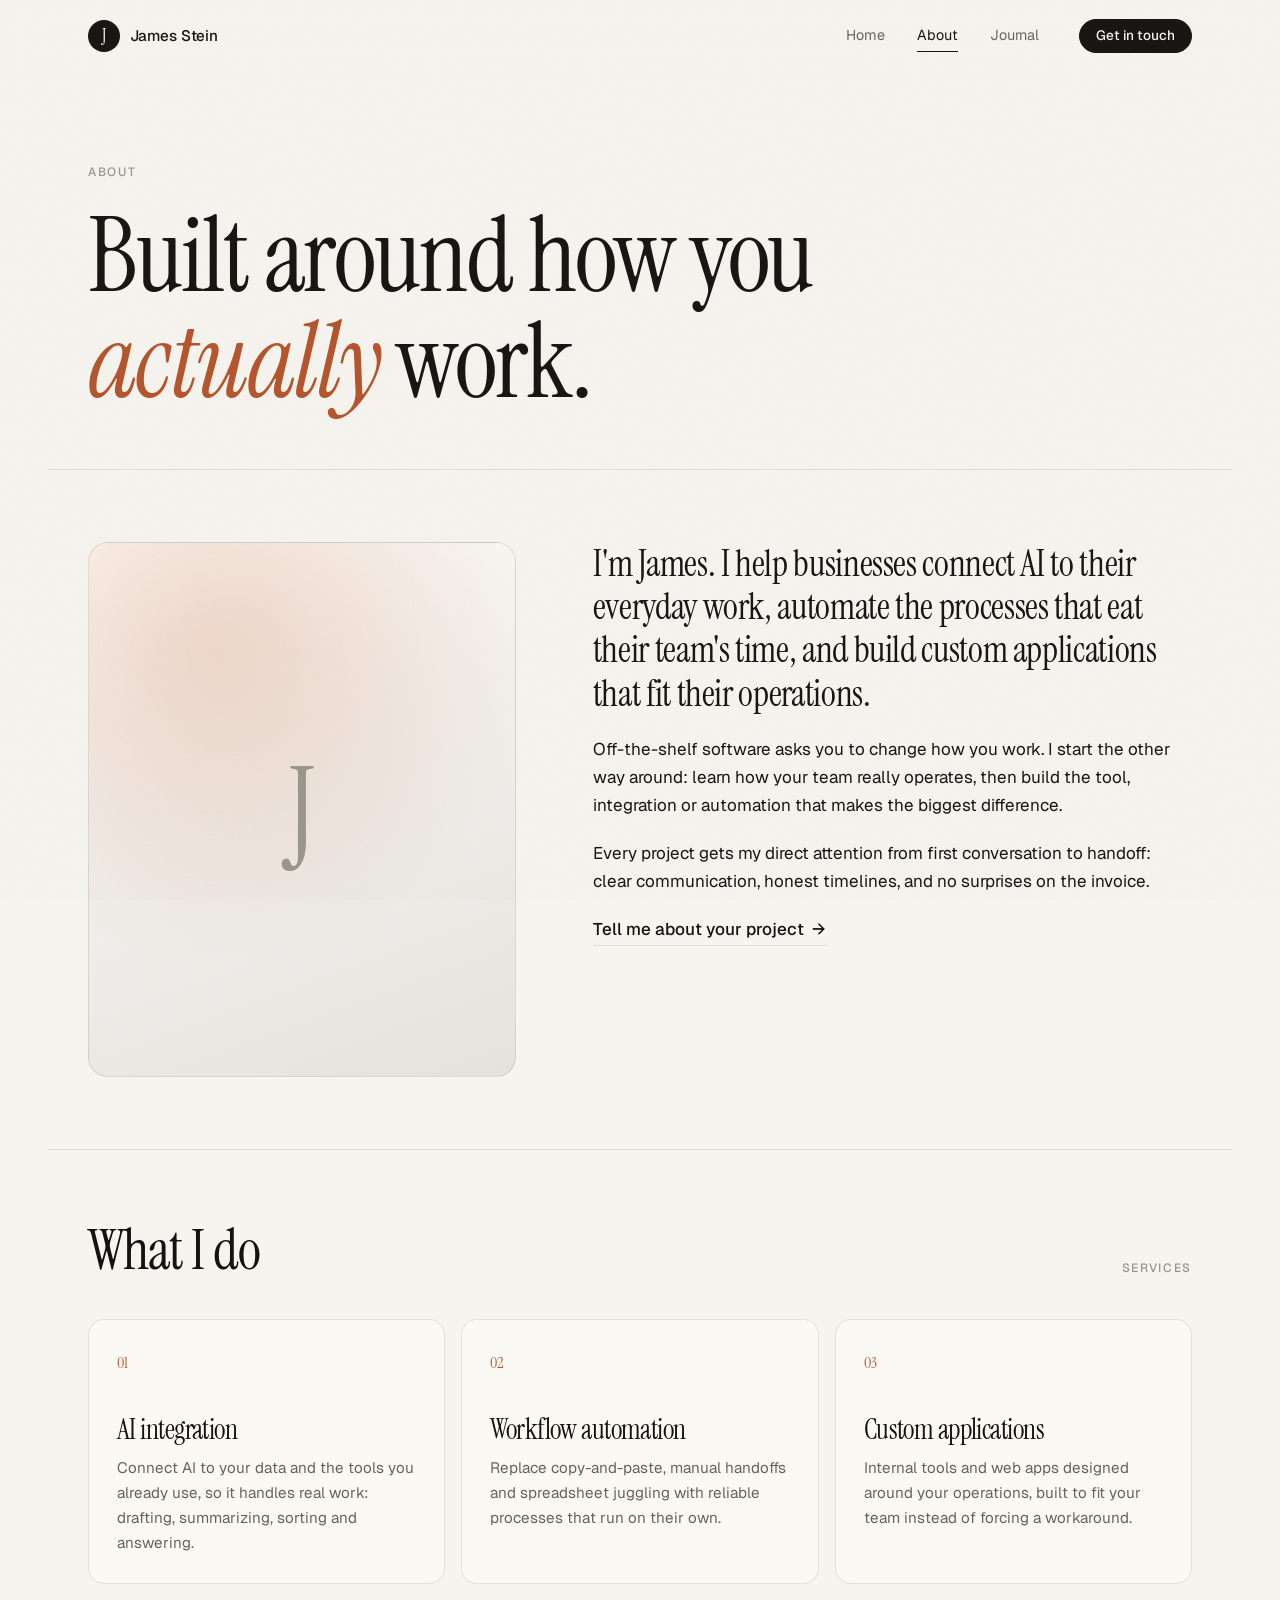
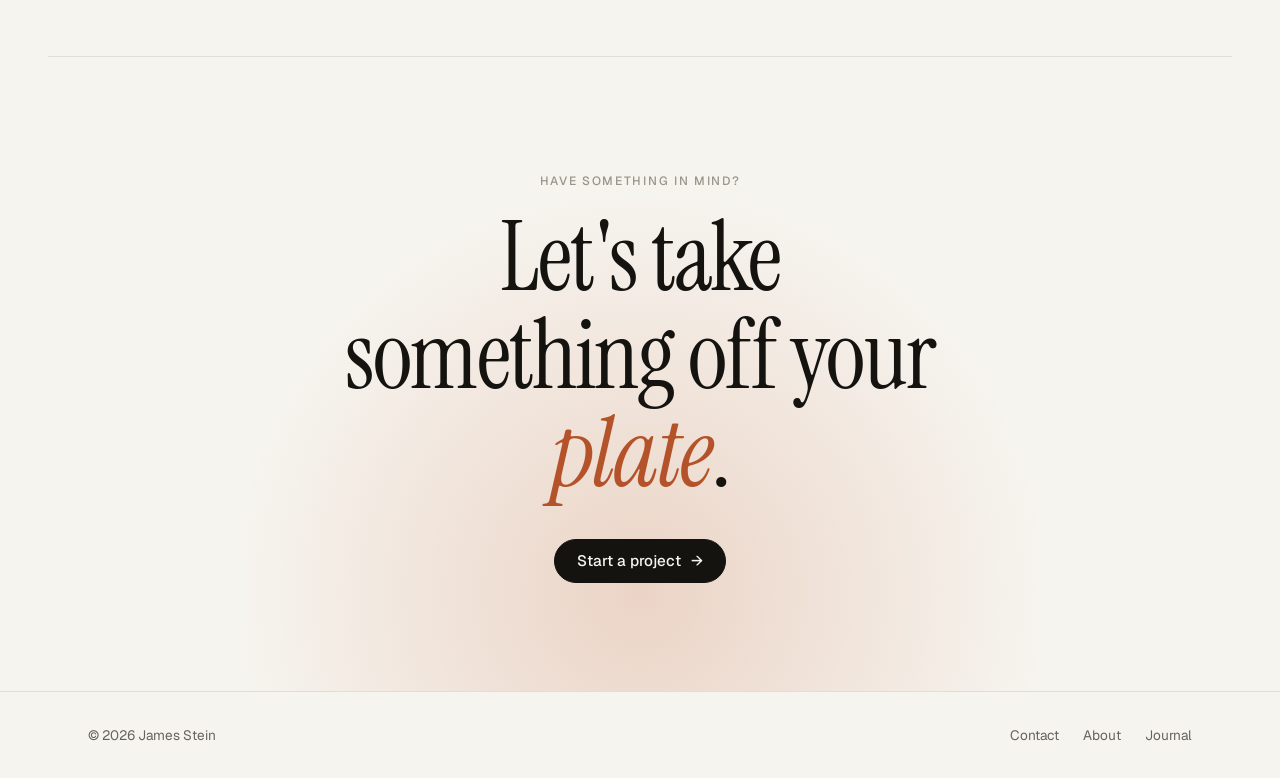
==== about.html @ c3558c72 "Initial site" ====
<!doctype html>
<html lang="en">
<head>
  <meta charset="utf-8">
  <meta name="viewport" content="width=device-width, initial-scale=1">
  <title>About — James Stein</title>
  <meta name="description" content="About James Stein: AI integrations, workflow automation and custom applications built around how your business operates.">
  <meta name="theme-color" content="#f6f4ef" media="(prefers-color-scheme: light)">
  <meta name="theme-color" content="#0d0d0b" media="(prefers-color-scheme: dark)">
  <link rel="icon" href="data:image/svg+xml,%3Csvg xmlns='http://www.w3.org/2000/svg' viewBox='0 0 64 64'%3E%3Ccircle cx='32' cy='32' r='32' fill='%2314130f'/%3E%3Ctext x='32' y='44' font-family='Georgia,serif' font-size='34' fill='%23f6f4ef' text-anchor='middle'%3EJ%3C/text%3E%3C/svg%3E">
  <link rel="preconnect" href="https://fonts.googleapis.com">
  <link rel="preconnect" href="https://fonts.gstatic.com" crossorigin>
  <link href="https://fonts.googleapis.com/css2?family=Geist:wght@400;500&family=Instrument+Serif:ital@0;1&display=swap" rel="stylesheet">
  <link rel="stylesheet" href="css/style.css">
</head>
<body>
  <a class="skip" href="#main">Skip to content</a>

  <header class="site-header">
    <div class="container">
      <a class="brand" href="index.html"><span class="brand-mark">J</span>James Stein</a>
      <nav class="nav" aria-label="Main">
        <a href="index.html">Home</a>
        <a href="about.html" aria-current="page">About</a>
        <a href="blog.html">Journal</a>
        <a class="button small" href="contact.html" data-contact>Get in touch</a>
      </nav>
    </div>
  </header>

  <main id="main">
    <section class="page-head container">
      <span class="eyebrow reveal" style="--i:0">About</span>
      <h1 class="reveal" style="--i:1">Built around how you <em>actually</em> work.</h1>
    </section>

    <section class="about-grid container">
      <div class="portrait reveal" style="--i:2">
        <!-- Replace with: <img src="images/portrait.jpg" alt="Portrait of James Stein"> -->
        <span aria-hidden="true">J</span>
      </div>
      <div class="prose reveal" style="--i:3">
        <p>I'm James. I help businesses connect AI to their everyday work, automate the processes that eat their team's time, and build custom applications that fit their operations.</p>
        <!-- Bio goes here: two or three sentences on your background, what you've built, and who you like working with. -->
        <p>Off-the-shelf software asks you to change how you work. I start the other way around: learn how your team really operates, then build the tool, integration or automation that makes the biggest difference.</p>
        <p>Every project gets my direct attention from first conversation to handoff: clear communication, honest timelines, and no surprises on the invoice.</p>
        <p><a class="link-arrow" href="contact.html" data-contact>Tell me about your project <span class="arrow" aria-hidden="true">&rarr;</span></a></p>
      </div>
    </section>

    <section class="section container">
      <div class="section-head">
        <h2>What I do</h2>
        <span class="eyebrow">Services</span>
      </div>
      <ul class="services">
        <li>
          <span class="num">01</span>
          <h3>AI integration</h3>
          <p>Connect AI to your data and the tools you already use, so it handles real work: drafting, summarizing, sorting and answering.</p>
        </li>
        <li>
          <span class="num">02</span>
          <h3>Workflow automation</h3>
          <p>Replace copy-and-paste, manual handoffs and spreadsheet juggling with reliable processes that run on their own.</p>
        </li>
        <li>
          <span class="num">03</span>
          <h3>Custom applications</h3>
          <p>Internal tools and web apps designed around your operations, built to fit your team instead of forcing a workaround.</p>
        </li>
      </ul>
    </section>

    <section class="cta container">
      <span class="eyebrow">Have something in mind?</span>
      <h2>Let's take something off your <em>plate</em>.</h2>
      <div class="actions">
        <a class="button" href="contact.html" data-contact>Start a project <span class="arrow" aria-hidden="true">&rarr;</span></a>
      </div>
    </section>
  </main>

  <footer class="site-footer">
    <div class="container">
      <span>&copy; <span data-year>2026</span> James Stein</span>
      <div class="footer-links">
        <a href="contact.html" data-contact>Contact</a>
        <a href="about.html">About</a>
        <a href="blog.html">Journal</a>
      </div>
    </div>
  </footer>
  <script src="js/site.js"></script>
</body>
</html>
---- css/style.css ----
/* =========================================================
   Theme tokens
   ========================================================= */
:root {
  --bg: #f6f4ef;
  --bg-elev: #fffdf9;
  --text: #14130f;
  --muted: #67635a;
  --faint: #9a958a;
  --border: rgba(20, 19, 15, 0.1);
  --accent: #b4532a;
  --glow: rgba(196, 98, 52, 0.22);
  --btn-bg: #14130f;
  --btn-text: #f6f4ef;

  --wide: 74rem;
  --narrow: 42rem;
  --gutter: clamp(1rem, 4vw, 2.5rem);

  --font-display: "Instrument Serif", "Iowan Old Style", Georgia, serif;
  --font-sans: "Geist", "Inter", system-ui, -apple-system, "Segoe UI", sans-serif;
  --ease: cubic-bezier(0.2, 0.7, 0.2, 1);
  color-scheme: light dark;
}

@media (prefers-color-scheme: dark) {
  :root {
    --bg: #0d0d0b;
    --bg-elev: #161613;
    --text: #f2efe8;
    --muted: #a6a195;
    --faint: #6e6a61;
    --border: rgba(242, 239, 232, 0.1);
    --accent: #e8935f;
    --glow: rgba(232, 147, 95, 0.16);
    --btn-bg: #f2efe8;
    --btn-text: #0d0d0b;
  }
}

/* =========================================================
   Base
   ========================================================= */
*,
*::before,
*::after { box-sizing: border-box; }

html { -webkit-text-size-adjust: 100%; scroll-behavior: smooth; }

body {
  margin: 0;
  min-height: 100vh;
  display: flex;
  flex-direction: column;
  background: var(--bg);
  color: var(--text);
  font-family: var(--font-sans);
  font-size: 1.0625rem;
  line-height: 1.65;
  -webkit-font-smoothing: antialiased;
  -moz-osx-font-smoothing: grayscale;
  text-rendering: optimizeLegibility;
  overflow-x: hidden;
}

/* Fine film grain for a tactile, printed feel */
body::before {
  content: "";
  position: fixed;
  inset: 0;
  z-index: 100;
  pointer-events: none;
  opacity: 0.05;
  background-image: url("data:image/svg+xml,%3Csvg xmlns='http://www.w3.org/2000/svg' width='160' height='160'%3E%3Cfilter id='n'%3E%3CfeTurbulence type='fractalNoise' baseFrequency='.85' numOctaves='3' stitchTiles='stitch'/%3E%3C/filter%3E%3Crect width='100%25' height='100%25' filter='url(%23n)'/%3E%3C/svg%3E");
}

::selection { background: var(--accent); color: var(--bg); }

a { color: inherit; }

:focus-visible {
  outline: 2px solid var(--accent);
  outline-offset: 3px;
  border-radius: 4px;
}

h1, h2, h3 {
  font-family: var(--font-display);
  font-weight: 400;
  line-height: 1.02;
  letter-spacing: -0.02em;
  margin: 0;
}

em { font-style: italic; }
.accent { color: var(--accent); }

img { max-width: 100%; height: auto; display: block; }

.container {
  width: 100%;
  max-width: var(--wide);
  margin: 0 auto;
  padding-inline: var(--gutter);
}

.narrow { max-width: calc(var(--narrow) + 2 * var(--gutter)); }

.eyebrow {
  font-size: 0.75rem;
  font-weight: 500;
  letter-spacing: 0.14em;
  text-transform: uppercase;
  color: var(--faint);
}

.skip {
  position: absolute;
  left: -999px;
}
.skip:focus { left: 1rem; top: 1rem; z-index: 200; background: var(--bg-elev); padding: 0.5rem 1rem; }

/* =========================================================
   Header
   ========================================================= */
.site-header {
  position: sticky;
  top: 0;
  z-index: 50;
  background: color-mix(in srgb, var(--bg) 78%, transparent);
  backdrop-filter: saturate(160%) blur(14px);
  -webkit-backdrop-filter: saturate(160%) blur(14px);
  border-bottom: 1px solid transparent;
  transition: border-color 0.3s var(--ease);
}

.site-header.scrolled { border-bottom-color: var(--border); }

.site-header .container {
  display: flex;
  align-items: center;
  justify-content: space-between;
  gap: 1rem;
  height: 4.5rem;
}

.brand {
  display: inline-flex;
  align-items: center;
  gap: 0.6rem;
  text-decoration: none;
  font-weight: 500;
  font-size: 0.95rem;
  letter-spacing: -0.01em;
}

.brand-mark {
  display: grid;
  place-items: center;
  width: 2rem;
  height: 2rem;
  border-radius: 50%;
  background: var(--btn-bg);
  color: var(--btn-text);
  font-family: var(--font-display);
  font-size: 1.1rem;
  line-height: 1;
}

.nav {
  display: flex;
  align-items: center;
  gap: clamp(1rem, 3vw, 2rem);
}

.nav a {
  position: relative;
  color: var(--muted);
  text-decoration: none;
  font-size: 0.9rem;
  transition: color 0.2s var(--ease);
}

.nav a:not(.button)::after {
  content: "";
  position: absolute;
  left: 0;
  right: 0;
  bottom: -4px;
  height: 1px;
  background: currentColor;
  transform: scaleX(0);
  transform-origin: right;
  transition: transform 0.35s var(--ease);
}

.nav a:hover,
.nav a[aria-current="page"] { color: var(--text); }

.nav a:hover::after,
.nav a[aria-current="page"]::after {
  transform: scaleX(1);
  transform-origin: left;
}

.nav .button { margin-left: 0.5rem; }

@media (max-width: 560px) {
  .nav .button { display: none; }
}

/* =========================================================
   Buttons & links
   ========================================================= */
.button {
  display: inline-flex;
  align-items: center;
  gap: 0.6rem;
  padding: 0.85rem 1.4rem;
  border-radius: 999px;
  border: 1px solid var(--btn-bg);
  background: var(--btn-bg);
  color: var(--btn-text);
  text-decoration: none;
  font: 500 0.95rem/1 var(--font-sans);
  cursor: pointer;
  transition: transform 0.3s var(--ease), box-shadow 0.3s var(--ease);
}

.button:hover {
  transform: translateY(-2px);
  box-shadow: 0 10px 30px -10px var(--glow), 0 4px 12px -6px rgba(0, 0, 0, 0.25);
}

.button.small { padding: 0.55rem 1rem; font-size: 0.85rem; }
.nav a.button, .nav a.button:hover { color: var(--btn-text); }

.button.ghost {
  background: transparent;
  color: var(--text);
  border-color: var(--border);
}

.button.ghost:hover { border-color: var(--text); box-shadow: none; }

.arrow {
  display: inline-block;
  transition: transform 0.35s var(--ease);
}

.button:hover .arrow,
.link-arrow:hover .arrow { transform: translateX(4px); }

.link-arrow {
  display: inline-flex;
  align-items: center;
  gap: 0.5rem;
  text-decoration: none;
  font-weight: 500;
  border-bottom: 1px solid var(--border);
  padding-bottom: 2px;
  transition: border-color 0.2s var(--ease);
}

.link-arrow:hover { border-color: var(--text); }

/* =========================================================
   Landing hero
   ========================================================= */
.hero {
  position: relative;
  flex: 1;
  display: flex;
  flex-direction: column;
  justify-content: center;
  min-height: calc(100svh - 4.5rem);
  padding-block: clamp(3rem, 8vh, 6rem) 2rem;
}

.hero::before {
  content: "";
  position: fixed;
  z-index: -1;
  pointer-events: none;
  width: min(70rem, 140vw);
  aspect-ratio: 1;
  right: -20vw;
  top: -40vh;
  background: radial-gradient(circle at center, var(--glow), transparent 60%);
  filter: blur(20px);
  animation: drift 18s ease-in-out infinite alternate;
}

@keyframes drift {
  to { transform: translate(-8%, 10%) scale(1.08); }
}

.status {
  display: inline-flex;
  align-items: center;
  gap: 0.6rem;
  width: fit-content;
  padding: 0.4rem 0.9rem 0.4rem 0.7rem;
  border: 1px solid var(--border);
  border-radius: 999px;
  background: color-mix(in srgb, var(--bg-elev) 60%, transparent);
  font-size: 0.82rem;
  color: var(--muted);
  margin-bottom: 2rem;
}

.status-dot {
  position: relative;
  width: 0.5rem;
  height: 0.5rem;
  border-radius: 50%;
  background: #3fae6a;
}

.status-dot::after {
  content: "";
  position: absolute;
  inset: 0;
  border-radius: 50%;
  background: #3fae6a;
  animation: ping 2.2s var(--ease) infinite;
}

@keyframes ping {
  0% { transform: scale(1); opacity: 0.6; }
  80%, 100% { transform: scale(2.8); opacity: 0; }
}

.hero h1 {
  font-size: clamp(3.25rem, 11vw, 8.5rem);
  max-width: 14ch;
}

.hero h1 em { color: var(--accent); }

.hero .tagline {
  font-size: clamp(1.05rem, 2vw, 1.3rem);
  color: var(--muted);
  max-width: 34rem;
  margin: 2rem 0 2.5rem;
  line-height: 1.55;
}

.actions {
  display: flex;
  align-items: center;
  gap: 1rem 1.5rem;
  flex-wrap: wrap;
}

.hero-meta {
  display: flex;
  justify-content: space-between;
  flex-wrap: wrap;
  gap: 1rem 2rem;
  margin-top: clamp(4rem, 10vh, 7rem);
  padding-top: 1.5rem;
  border-top: 1px solid var(--border);
  font-size: 0.85rem;
  color: var(--muted);
}

.hero-meta span { display: block; }
.hero-meta .eyebrow { margin-bottom: 0.25rem; }

/* =========================================================
   Content pages
   ========================================================= */
main { flex: 1; }

.page-head {
  padding-block: clamp(3.5rem, 10vh, 7rem) clamp(2.5rem, 6vh, 4rem);
  border-bottom: 1px solid var(--border);
}

.page-head .eyebrow { display: block; margin-bottom: 1.25rem; }

.page-head h1 {
  font-size: clamp(3rem, 9vw, 6.5rem);
  max-width: 16ch;
}

.page-head h1 em { color: var(--accent); }

.page-head .lead {
  margin: 1.75rem 0 0;
  max-width: 36rem;
  font-size: clamp(1.05rem, 2vw, 1.25rem);
  color: var(--muted);
}

/* About: two-column intro */
.about-grid {
  display: grid;
  grid-template-columns: minmax(0, 5fr) minmax(0, 7fr);
  gap: clamp(2rem, 6vw, 6rem);
  padding-block: clamp(3rem, 8vh, 5rem);
  align-items: start;
}

@media (max-width: 760px) {
  .about-grid { grid-template-columns: 1fr; }
}

.portrait {
  position: relative;
  aspect-ratio: 4 / 5;
  border-radius: 1.25rem;
  overflow: hidden;
  background:
    radial-gradient(circle at 30% 20%, var(--glow), transparent 60%),
    linear-gradient(160deg, var(--bg-elev), color-mix(in srgb, var(--text) 8%, var(--bg)));
  border: 1px solid var(--border);
  display: grid;
  place-items: center;
}

.portrait span {
  font-family: var(--font-display);
  font-size: clamp(4rem, 10vw, 7rem);
  color: var(--faint);
}

.portrait img { width: 100%; height: 100%; object-fit: cover; }

@media (max-width: 760px) {
  .portrait { aspect-ratio: 4 / 3; }
}

.prose p { margin: 0 0 1.25rem; }
.prose p:first-child {
  font-family: var(--font-display);
  font-size: clamp(1.6rem, 3.2vw, 2.25rem);
  line-height: 1.2;
  letter-spacing: -0.01em;
}

/* Numbered services */
.section { padding-block: clamp(3rem, 8vh, 5rem); border-top: 1px solid var(--border); }

.section-head {
  display: flex;
  justify-content: space-between;
  align-items: end;
  gap: 1rem;
  margin-bottom: 2.5rem;
}

.section-head h2 { font-size: clamp(2.25rem, 5vw, 3.5rem); }

.services {
  list-style: none;
  margin: 0;
  padding: 0;
  display: grid;
  grid-template-columns: repeat(auto-fit, minmax(15rem, 1fr));
  gap: 1rem;
}

.services li {
  padding: 1.75rem;
  border: 1px solid var(--border);
  border-radius: 1rem;
  background: color-mix(in srgb, var(--bg-elev) 50%, transparent);
  transition: border-color 0.3s var(--ease), transform 0.3s var(--ease);
}

.services li:hover { border-color: color-mix(in srgb, var(--text) 30%, transparent); transform: translateY(-3px); }

.services .num {
  font-family: var(--font-display);
  font-size: 1rem;
  color: var(--accent);
}

.services h3 { font-size: 1.75rem; margin: 2.5rem 0 0.6rem; }
.services p { margin: 0; color: var(--muted); font-size: 0.95rem; }

/* =========================================================
   Blog list
   ========================================================= */
.post-list { list-style: none; padding: 0; margin: 0 0 clamp(3rem, 8vh, 5rem); }

.post-list a {
  display: grid;
  grid-template-columns: 9rem minmax(0, 1fr) auto;
  gap: 1.5rem;
  align-items: baseline;
  padding-block: 2rem;
  border-bottom: 1px solid var(--border);
  text-decoration: none;
  transition: padding 0.4s var(--ease);
}

.post-list a:hover { padding-inline: 0.75rem; }

.post-list time { font-size: 0.85rem; color: var(--faint); }

.post-list h2 {
  font-size: clamp(1.75rem, 3.5vw, 2.5rem);
  line-height: 1.1;
  transition: color 0.2s var(--ease);
}

.post-list a:hover h2 { color: var(--accent); }

.post-list p { margin: 0.6rem 0 0; color: var(--muted); max-width: 38rem; }

.post-list .arrow { font-size: 1.25rem; color: var(--faint); }
.post-list a:hover .arrow { transform: translate(4px, -4px); color: var(--text); }

@media (max-width: 640px) {
  .post-list a { grid-template-columns: 1fr; gap: 0.5rem; }
  .post-list .arrow { display: none; }
}

/* =========================================================
   Single post
   ========================================================= */
.post-head {
  padding-block: clamp(3.5rem, 10vh, 6rem) 2.5rem;
}

.post-head h1 { font-size: clamp(2.75rem, 7vw, 5rem); margin: 1.25rem 0; }

.post-body {
  padding-bottom: clamp(3rem, 8vh, 5rem);
  font-size: 1.125rem;
  line-height: 1.8;
}

.post-body p { margin: 0 0 1.5rem; }
.post-body > p:first-child::first-letter {
  float: left;
  font-family: var(--font-display);
  font-size: 4.2em;
  line-height: 0.85;
  padding: 0.08em 0.12em 0 0;
  color: var(--accent);
}

.post-dek {
  margin: 0 0 1.5rem;
  max-width: 36rem;
  font-size: 1.2rem;
  line-height: 1.5;
  color: var(--muted);
}

.post-body h2 { font-size: 2rem; margin: 3rem 0 1rem; }

.post-body ul { margin: 0 0 1.5rem; padding-left: 1.25rem; }
.post-body li { margin-bottom: 0.75rem; padding-left: 0.25rem; }
.post-body li::marker { color: var(--accent); }
.post-body a { color: var(--accent); text-underline-offset: 3px; }

.post-body code {
  font-size: 0.88em;
  padding: 0.15em 0.4em;
  border-radius: 0.35rem;
  background: color-mix(in srgb, var(--text) 7%, transparent);
}

.post-body blockquote {
  margin: 2.5rem 0;
  padding-left: 1.5rem;
  border-left: 2px solid var(--accent);
  font-family: var(--font-display);
  font-size: 1.6rem;
  line-height: 1.3;
}

/* =========================================================
   CTA band
   ========================================================= */
.cta {
  padding-block: clamp(4rem, 12vh, 8rem);
  border-top: 1px solid var(--border);
  text-align: center;
  position: relative;
  overflow: hidden;
}

.cta::before {
  content: "";
  position: absolute;
  z-index: -1;
  left: 50%;
  bottom: -60%;
  width: min(60rem, 140vw);
  aspect-ratio: 1;
  transform: translateX(-50%);
  background: radial-gradient(circle, var(--glow), transparent 60%);
}

.cta h2 {
  font-size: clamp(2.75rem, 8vw, 6rem);
  margin: 1rem auto 2.25rem;
  max-width: 14ch;
}

.cta h2 em { color: var(--accent); }

.cta .actions { justify-content: center; }

/* =========================================================
   Footer
   ========================================================= */
.site-footer {
  padding-block: 2rem;
  border-top: 1px solid var(--border);
  font-size: 0.85rem;
  color: var(--muted);
}

.site-footer .container {
  display: flex;
  justify-content: space-between;
  align-items: center;
  flex-wrap: wrap;
  gap: 0.75rem 1.5rem;
}

.footer-links { display: flex; gap: 1.5rem; flex-wrap: wrap; }

.site-footer a {
  color: var(--muted);
  text-decoration: none;
  transition: color 0.2s var(--ease);
}

.site-footer a:hover { color: var(--text); }

/* =========================================================
   Contact form
   ========================================================= */
.contact-form { display: block; }

.form-body { display: grid; gap: 1.1rem; }

.field-row {
  display: grid;
  grid-template-columns: 1fr 1fr;
  gap: 1.1rem;
}

@media (max-width: 560px) {
  .field-row { grid-template-columns: 1fr; }
}

.field { display: grid; gap: 0.45rem; }

.field > span {
  font-size: 0.8rem;
  font-weight: 500;
  letter-spacing: 0.02em;
  color: var(--muted);
}

.field .optional { font-style: normal; color: var(--faint); font-weight: 400; }

.field input,
.field select,
.field textarea {
  width: 100%;
  padding: 0.8rem 0.95rem;
  border: 1px solid var(--border);
  border-radius: 0.75rem;
  background: var(--bg-elev);
  color: var(--text);
  font: 400 1rem/1.4 var(--font-sans);
  transition: border-color 0.2s var(--ease), box-shadow 0.2s var(--ease);
  -webkit-appearance: none;
  appearance: none;
}

.field textarea { resize: vertical; min-height: 8rem; }
.field ::placeholder { color: var(--faint); }

.field select {
  padding-right: 2.5rem;
  background-image: url("data:image/svg+xml,%3Csvg xmlns='http://www.w3.org/2000/svg' width='12' height='8' viewBox='0 0 12 8'%3E%3Cpath d='M1 1.5l5 5 5-5' fill='none' stroke='%23908a7f' stroke-width='1.5'/%3E%3C/svg%3E");
  background-repeat: no-repeat;
  background-position: right 1rem center;
  cursor: pointer;
}

.field input:hover,
.field select:hover,
.field textarea:hover { border-color: color-mix(in srgb, var(--text) 25%, transparent); }

.field input:focus,
.field select:focus,
.field textarea:focus {
  outline: none;
  border-color: var(--accent);
  box-shadow: 0 0 0 4px var(--glow);
}

.was-validated .field :invalid { border-color: #c2412d; }

.hp { position: absolute; left: -9999px; width: 1px; height: 1px; opacity: 0; }

.form-error {
  margin: 0;
  padding: 0.75rem 1rem;
  border-radius: 0.75rem;
  background: color-mix(in srgb, #c2412d 10%, transparent);
  color: #c2412d;
  font-size: 0.9rem;
}

@media (prefers-color-scheme: dark) {
  .form-error { color: #f08c78; }
}

.submit {
  justify-content: center;
  width: 100%;
  padding-block: 1rem;
  margin-top: 0.25rem;
}

.submit:disabled { opacity: 0.7; cursor: progress; transform: none; }

.form-note {
  margin: 0;
  text-align: center;
  font-size: 0.8rem;
  color: var(--faint);
}

.form-success {
  text-align: center;
  padding: 2rem 0 1rem;
  outline: none;
}

.form-success h3 { font-size: 2.5rem; margin: 1.25rem 0 0.5rem; }
.form-success p { margin: 0; color: var(--muted); }

.success-mark {
  display: inline-grid;
  place-items: center;
  width: 3.5rem;
  height: 3.5rem;
  border-radius: 50%;
  background: var(--btn-bg);
  color: var(--btn-text);
  font-size: 1.4rem;
  animation: pop 0.5s var(--ease);
}

@keyframes pop {
  from { transform: scale(0.6); opacity: 0; }
}

/* Modal */
.contact-dialog {
  width: min(36rem, calc(100vw - 2rem));
  max-height: calc(100dvh - 2rem);
  overflow-y: auto;
  padding: clamp(1.5rem, 4vw, 2.5rem);
  border: 1px solid var(--border);
  border-radius: 1.5rem;
  background: var(--bg);
  color: var(--text);
  box-shadow: 0 40px 80px -20px rgba(0, 0, 0, 0.35);
}

.contact-dialog[open] { animation: dialog-in 0.45s var(--ease); }

.contact-dialog::backdrop {
  background: rgba(13, 13, 11, 0.45);
  backdrop-filter: blur(6px);
  -webkit-backdrop-filter: blur(6px);
}

@keyframes dialog-in {
  from { opacity: 0; transform: translateY(16px) scale(0.98); }
}

.contact-dialog h2 { font-size: clamp(2.5rem, 7vw, 3.25rem); margin: 0.6rem 0 0.5rem; }

.dialog-lead { margin: 0 0 1.75rem; color: var(--muted); }

.dialog-close {
  position: absolute;
  top: 1rem;
  right: 1rem;
  width: 2.5rem;
  height: 2.5rem;
  border: 1px solid var(--border);
  border-radius: 50%;
  background: transparent;
  color: var(--muted);
  font-size: 1.4rem;
  line-height: 1;
  cursor: pointer;
  transition: color 0.2s var(--ease), border-color 0.2s var(--ease), transform 0.3s var(--ease);
}

.dialog-close:hover { color: var(--text); border-color: var(--text); transform: rotate(90deg); }

html.modal-open { overflow: hidden; }

/* Contact page */
.contact-grid {
  display: grid;
  grid-template-columns: minmax(0, 4fr) minmax(0, 7fr);
  gap: clamp(2rem, 6vw, 6rem);
  padding-block: clamp(3rem, 8vh, 5rem);
  align-items: start;
}

@media (max-width: 760px) {
  .contact-grid { grid-template-columns: 1fr; }
}

.contact-aside p { margin: 0 0 1.5rem; color: var(--muted); }
.contact-aside dl { margin: 0; display: grid; gap: 1.25rem; }
.contact-aside dt { margin-bottom: 0.2rem; }
.contact-aside dd { margin: 0; }

.contact-card {
  padding: clamp(1.5rem, 4vw, 2.5rem);
  border: 1px solid var(--border);
  border-radius: 1.5rem;
  background: color-mix(in srgb, var(--bg-elev) 60%, transparent);
}

/* =========================================================
   Entrance motion
   ========================================================= */
.reveal {
  opacity: 0;
  transform: translateY(16px);
  animation: rise 1s var(--ease) forwards;
  animation-delay: calc(var(--i, 0) * 110ms + 80ms);
}

@keyframes rise {
  to { opacity: 1; transform: none; }
}

@media (prefers-reduced-motion: reduce) {
  *, *::before, *::after {
    animation: none !important;
    transition: none !important;
  }
  .reveal { opacity: 1; transform: none; }
  html { scroll-behavior: auto; }
}
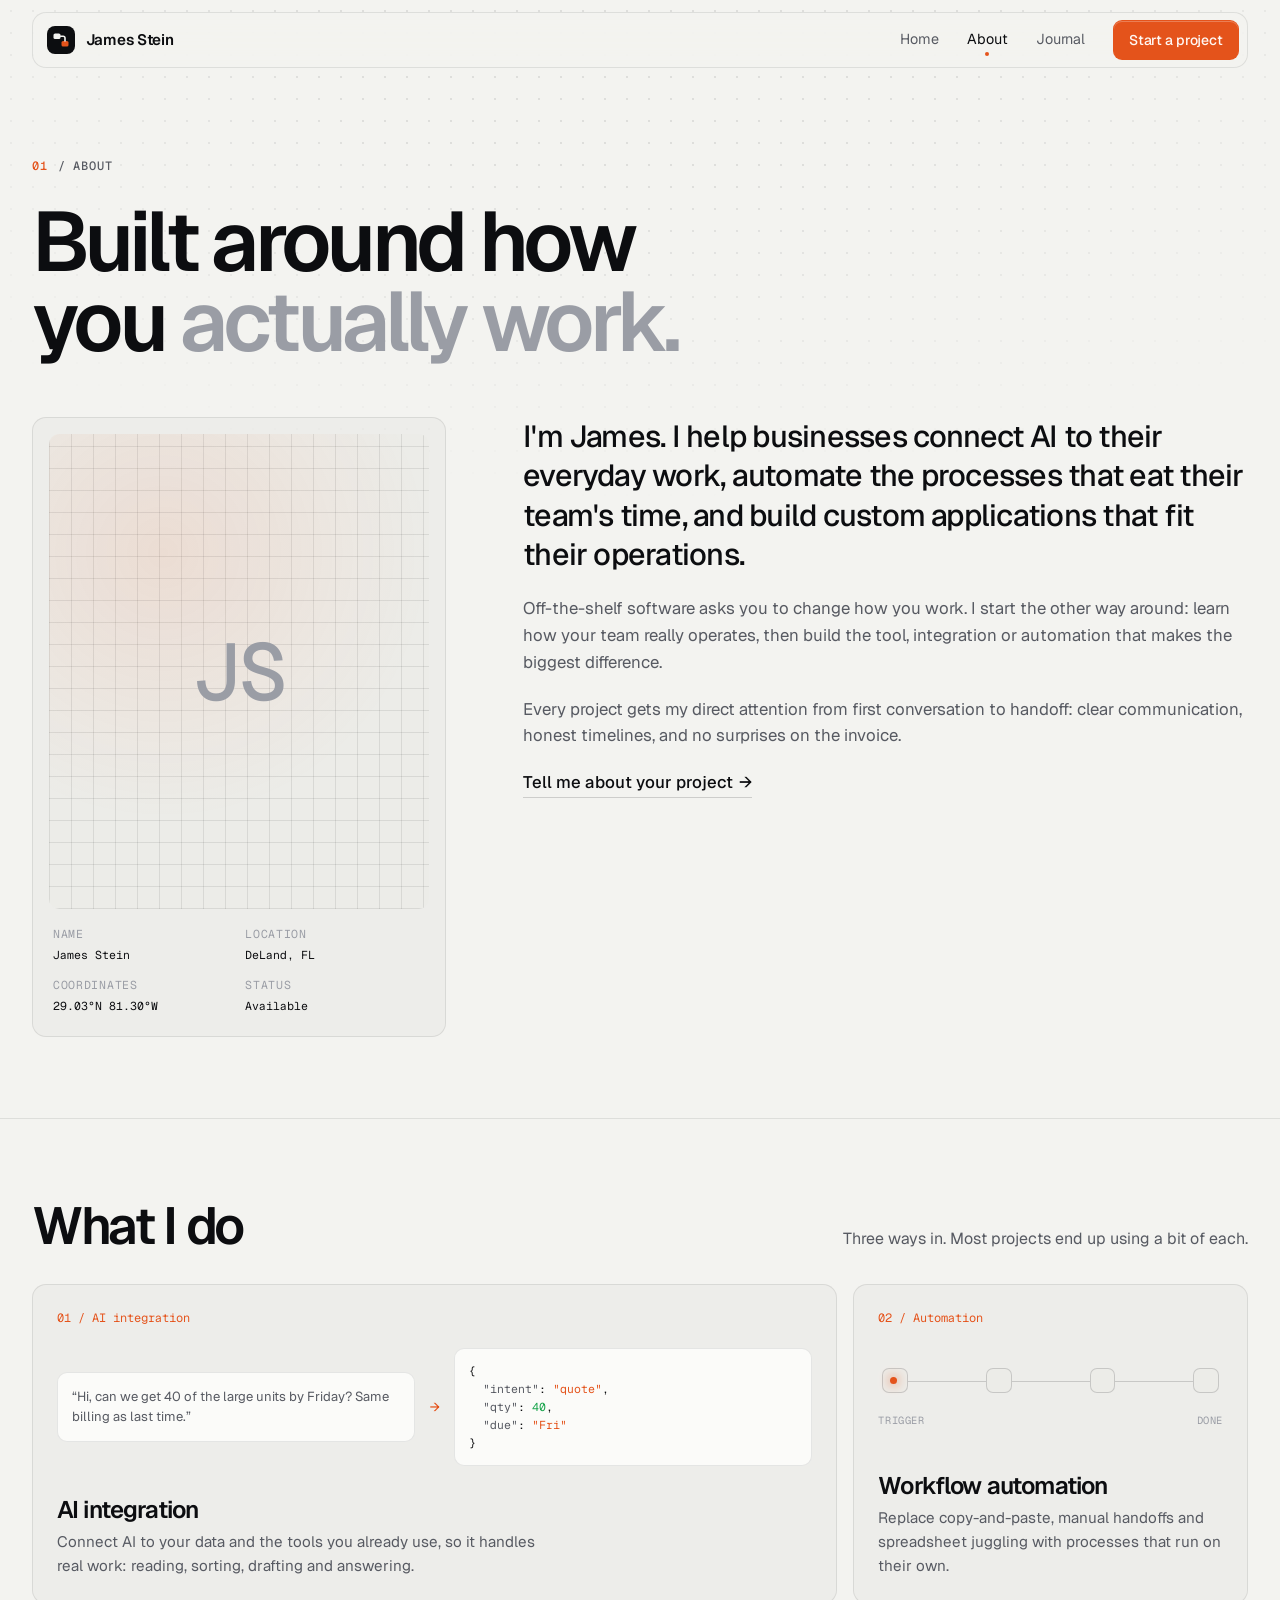
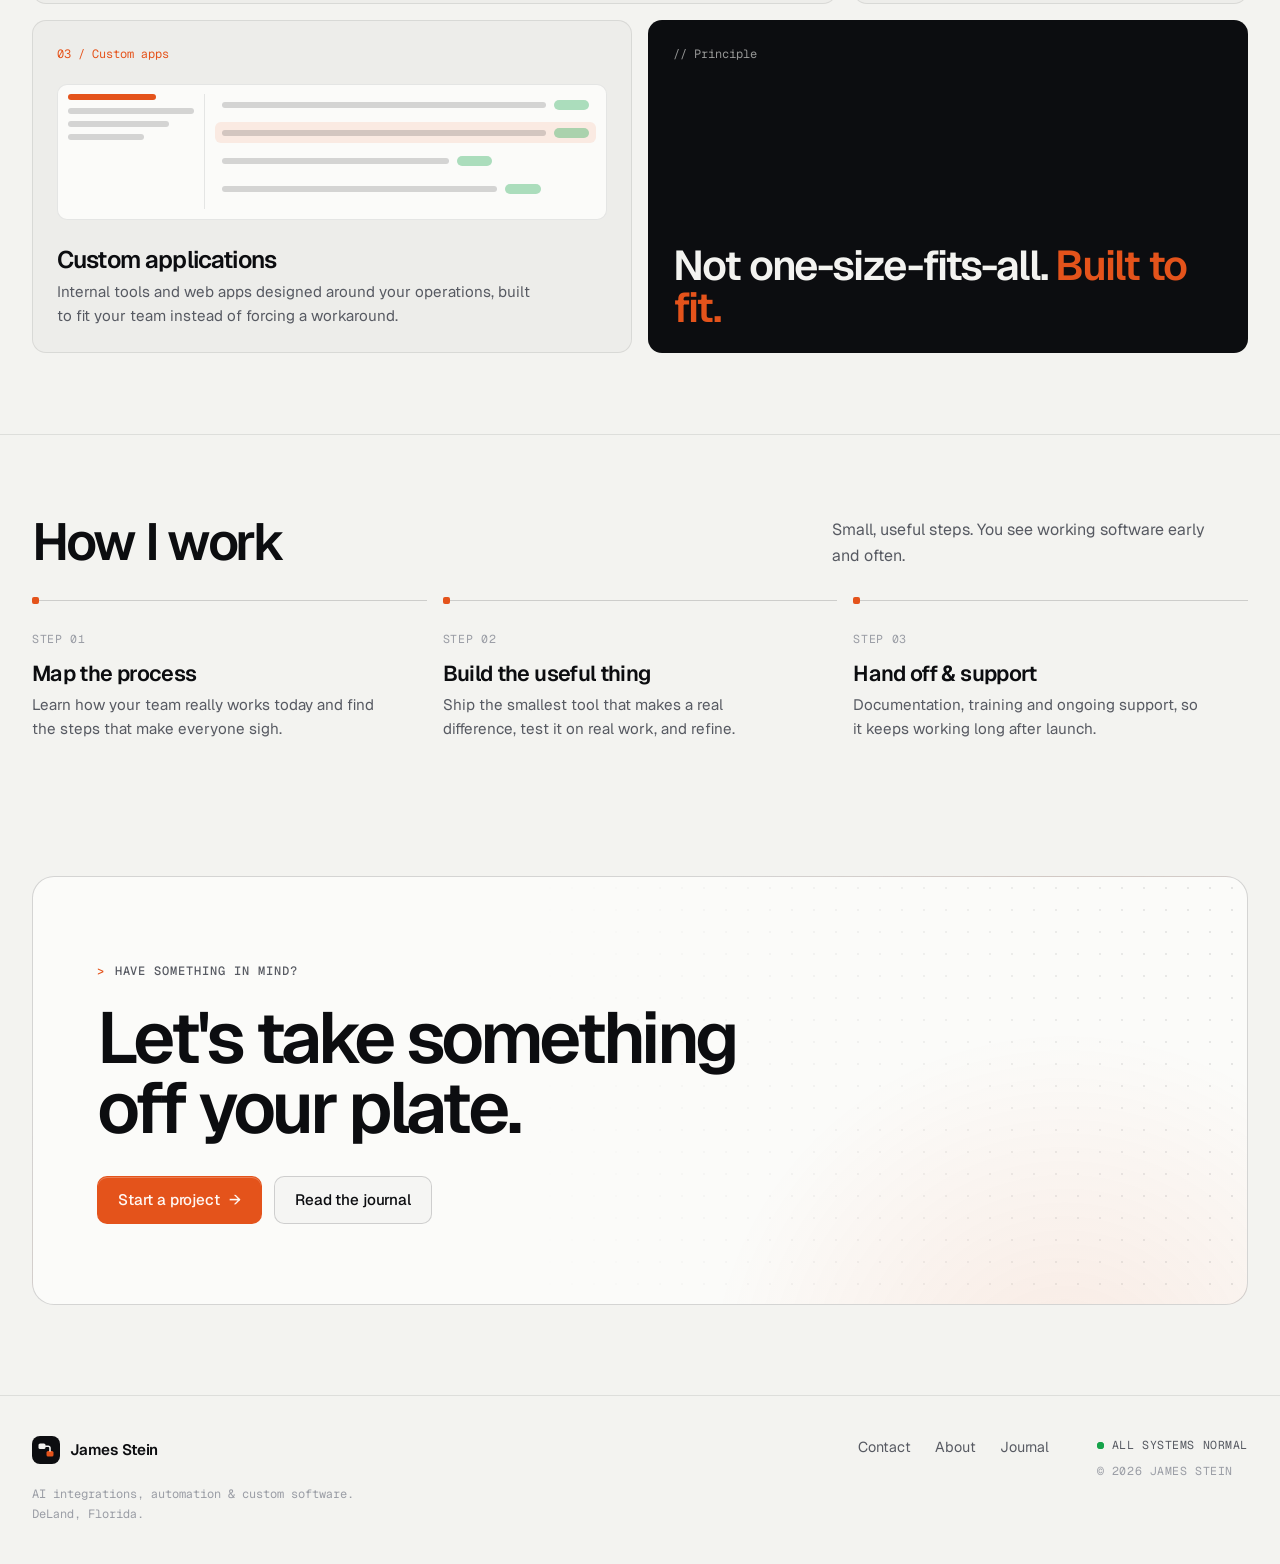
==== commit d6a80b83: "Redesign site with graphite + signal-orange system and live workflow console - New design system: Ge" ====
--- a/about.html
+++ b/about.html
@@ -5,89 +5,165 @@
   <meta name="viewport" content="width=device-width, initial-scale=1">
   <title>About — James Stein</title>
   <meta name="description" content="About James Stein: AI integrations, workflow automation and custom applications built around how your business operates.">
-  <meta name="theme-color" content="#f6f4ef" media="(prefers-color-scheme: light)">
-  <meta name="theme-color" content="#0d0d0b" media="(prefers-color-scheme: dark)">
-  <link rel="icon" href="data:image/svg+xml,%3Csvg xmlns='http://www.w3.org/2000/svg' viewBox='0 0 64 64'%3E%3Ccircle cx='32' cy='32' r='32' fill='%2314130f'/%3E%3Ctext x='32' y='44' font-family='Georgia,serif' font-size='34' fill='%23f6f4ef' text-anchor='middle'%3EJ%3C/text%3E%3C/svg%3E">
+  <meta name="theme-color" content="#08090b" media="(prefers-color-scheme: dark)">
+  <meta name="theme-color" content="#f3f3f0" media="(prefers-color-scheme: light)">
+  <link rel="icon" href="data:image/svg+xml,%3Csvg xmlns='http://www.w3.org/2000/svg' viewBox='0 0 28 28'%3E%3Crect width='28' height='28' rx='8' fill='%230e1014'/%3E%3Crect x='6.5' y='7.5' width='7' height='5.5' rx='1.6' fill='%23ededee'/%3E%3Crect x='14.5' y='15' width='7' height='5.5' rx='1.6' fill='%23ff6b2c'/%3E%3Cpath d='M13.5 10.25h2.75a1.75 1.75 0 0 1 1.75 1.75V15' stroke='%23ededee' stroke-width='1.6' fill='none' stroke-linecap='round'/%3E%3C/svg%3E">
   <link rel="preconnect" href="https://fonts.googleapis.com">
   <link rel="preconnect" href="https://fonts.gstatic.com" crossorigin>
-  <link href="https://fonts.googleapis.com/css2?family=Geist:wght@400;500&family=Instrument+Serif:ital@0;1&display=swap" rel="stylesheet">
+  <link href="https://fonts.googleapis.com/css2?family=Geist:wght@400;500;600&family=Geist+Mono:wght@400;500&display=swap" rel="stylesheet">
   <link rel="stylesheet" href="css/style.css">
 </head>
 <body>
   <a class="skip" href="#main">Skip to content</a>
 
   <header class="site-header">
-    <div class="container">
-      <a class="brand" href="index.html"><span class="brand-mark">J</span>James Stein</a>
+    <div class="nav-shell">
+      <a class="brand" href="index.html" aria-label="James Stein, home">
+        <svg class="brand-mark" viewBox="0 0 28 28" aria-hidden="true"><rect class="bm-bg" width="28" height="28" rx="8"/><rect class="bm-node" x="6.5" y="7.5" width="7" height="5.5" rx="1.6"/><rect class="bm-hot" x="14.5" y="15" width="7" height="5.5" rx="1.6"/><path class="bm-line" d="M13.5 10.25h2.75a1.75 1.75 0 0 1 1.75 1.75V15"/></svg>
+        <span class="brand-name">James Stein</span>
+      </a>
       <nav class="nav" aria-label="Main">
-        <a href="index.html">Home</a>
+        <a class="nav-home" href="index.html">Home</a>
         <a href="about.html" aria-current="page">About</a>
         <a href="blog.html">Journal</a>
-        <a class="button small" href="contact.html" data-contact>Get in touch</a>
       </nav>
+      <a class="button button-sm" href="contact.html" data-contact>Start a project</a>
     </div>
   </header>
 
   <main id="main">
     <section class="page-head container">
-      <span class="eyebrow reveal" style="--i:0">About</span>
-      <h1 class="reveal" style="--i:1">Built around how you <em>actually</em> work.</h1>
+      <p class="kicker reveal" style="--i:0"><span class="idx">01</span> / About</p>
+      <h1 class="reveal" style="--i:1">Built around how you <span class="dim">actually work.</span></h1>
     </section>
 
-    <section class="about-grid container">
-      <div class="portrait reveal" style="--i:2">
-        <!-- Replace with: <img src="images/portrait.jpg" alt="Portrait of James Stein"> -->
-        <span aria-hidden="true">J</span>
+    <section class="intro-grid container">
+      <div class="card id-card reveal" style="--i:2">
+        <div class="id-photo">
+          <!-- Replace with: <img src="images/portrait.jpg" alt="Portrait of James Stein"> -->
+          <span class="initials" aria-hidden="true">JS</span>
+        </div>
+        <dl class="id-meta">
+          <div><dt>Name</dt><dd>James Stein</dd></div>
+          <div><dt>Location</dt><dd>DeLand, FL</dd></div>
+          <div><dt>Coordinates</dt><dd>29.03&deg;N 81.30&deg;W</dd></div>
+          <div><dt>Status</dt><dd>Available</dd></div>
+        </dl>
       </div>
+
       <div class="prose reveal" style="--i:3">
-        <p>I'm James. I help businesses connect AI to their everyday work, automate the processes that eat their team's time, and build custom applications that fit their operations.</p>
+        <p class="big">I'm James. I help businesses connect AI to their everyday work, automate the processes that eat their team's time, and build custom applications that fit their operations.</p>
         <!-- Bio goes here: two or three sentences on your background, what you've built, and who you like working with. -->
         <p>Off-the-shelf software asks you to change how you work. I start the other way around: learn how your team really operates, then build the tool, integration or automation that makes the biggest difference.</p>
         <p>Every project gets my direct attention from first conversation to handoff: clear communication, honest timelines, and no surprises on the invoice.</p>
-        <p><a class="link-arrow" href="contact.html" data-contact>Tell me about your project <span class="arrow" aria-hidden="true">&rarr;</span></a></p>
+        <p><a class="link" href="contact.html" data-contact>Tell me about your project <span class="arrow" aria-hidden="true">&rarr;</span></a></p>
       </div>
     </section>
+
+    <hr class="rule">
 
     <section class="section container">
       <div class="section-head">
         <h2>What I do</h2>
-        <span class="eyebrow">Services</span>
+        <p>Three ways in. Most projects end up using a bit of each.</p>
       </div>
-      <ul class="services">
+
+      <div class="bento">
+        <article class="card span-4">
+          <span class="num">01 / AI integration</span>
+          <div class="viz viz-ai" aria-hidden="true">
+            <div class="in">&ldquo;Hi, can we get 40 of the large units by Friday? Same billing as last time.&rdquo;</div>
+            <div class="mid">&rarr;</div>
+            <div class="out">{<br>&nbsp;&nbsp;<span class="k">"intent"</span>: <span class="s">"quote"</span>,<br>&nbsp;&nbsp;<span class="k">"qty"</span>: <span class="n">40</span>,<br>&nbsp;&nbsp;<span class="k">"due"</span>: <span class="s">"Fri"</span><br>}</div>
+          </div>
+          <h3>AI integration</h3>
+          <p>Connect AI to your data and the tools you already use, so it handles real work: reading, sorting, drafting and answering.</p>
+        </article>
+
+        <article class="card span-2">
+          <span class="num">02 / Automation</span>
+          <div class="viz" aria-hidden="true">
+            <div class="viz-pipe"><span class="stage"></span><span class="stage"></span><span class="stage"></span><span class="stage"></span><span class="pulse"></span></div>
+            <div class="viz-pipe-labels"><span>Trigger</span><span>Done</span></div>
+          </div>
+          <h3>Workflow automation</h3>
+          <p>Replace copy-and-paste, manual handoffs and spreadsheet juggling with processes that run on their own.</p>
+        </article>
+
+        <article class="card span-3">
+          <span class="num">03 / Custom apps</span>
+          <div class="viz viz-app" aria-hidden="true">
+            <div class="side"><span class="bar hot"></span><span class="bar"></span><span class="bar" style="width:80%"></span><span class="bar" style="width:60%"></span></div>
+            <div class="main">
+              <div class="row"><span class="bar"></span><span class="pill"></span></div>
+              <div class="row sel"><span class="bar"></span><span class="pill"></span></div>
+              <div class="row"><span class="bar" style="flex:.7"></span><span class="pill"></span></div>
+              <div class="row"><span class="bar" style="flex:.85"></span><span class="pill"></span></div>
+            </div>
+          </div>
+          <h3>Custom applications</h3>
+          <p>Internal tools and web apps designed around your operations, built to fit your team instead of forcing a workaround.</p>
+        </article>
+
+        <article class="card span-3 statement">
+          <span class="num">// Principle</span>
+          <blockquote>Not one-size-fits-all. <em>Built to fit.</em></blockquote>
+        </article>
+      </div>
+    </section>
+
+    <hr class="rule">
+
+    <section class="section container">
+      <div class="section-head">
+        <h2>How I work</h2>
+        <p>Small, useful steps. You see working software early and often.</p>
+      </div>
+      <ol class="process">
         <li>
-          <span class="num">01</span>
-          <h3>AI integration</h3>
-          <p>Connect AI to your data and the tools you already use, so it handles real work: drafting, summarizing, sorting and answering.</p>
+          <span class="step">Step 01</span>
+          <h3>Map the process</h3>
+          <p>Learn how your team really works today and find the steps that make everyone sigh.</p>
         </li>
         <li>
-          <span class="num">02</span>
-          <h3>Workflow automation</h3>
-          <p>Replace copy-and-paste, manual handoffs and spreadsheet juggling with reliable processes that run on their own.</p>
+          <span class="step">Step 02</span>
+          <h3>Build the useful thing</h3>
+          <p>Ship the smallest tool that makes a real difference, test it on real work, and refine.</p>
         </li>
         <li>
-          <span class="num">03</span>
-          <h3>Custom applications</h3>
-          <p>Internal tools and web apps designed around your operations, built to fit your team instead of forcing a workaround.</p>
+          <span class="step">Step 03</span>
+          <h3>Hand off &amp; support</h3>
+          <p>Documentation, training and ongoing support, so it keeps working long after launch.</p>
         </li>
-      </ul>
+      </ol>
     </section>
 
-    <section class="cta container">
-      <span class="eyebrow">Have something in mind?</span>
-      <h2>Let's take something off your <em>plate</em>.</h2>
-      <div class="actions">
-        <a class="button" href="contact.html" data-contact>Start a project <span class="arrow" aria-hidden="true">&rarr;</span></a>
+    <section class="container">
+      <div class="cta-panel">
+        <p class="kicker"><span class="idx">&gt;</span> Have something in mind?</p>
+        <h2>Let's take something off your plate.</h2>
+        <div class="actions">
+          <a class="button" href="contact.html" data-contact>Start a project <span class="arrow" aria-hidden="true">&rarr;</span></a>
+          <a class="button button-ghost" href="blog.html">Read the journal</a>
+        </div>
       </div>
     </section>
   </main>
 
   <footer class="site-footer">
-    <div class="container">
-      <span>&copy; <span data-year>2026</span> James Stein</span>
-      <div class="footer-links">
+    <div class="container footer-grid">
+      <div class="footer-brand">
+        <a class="brand" href="index.html"><svg class="brand-mark" viewBox="0 0 28 28" aria-hidden="true"><rect class="bm-bg" width="28" height="28" rx="8"/><rect class="bm-node" x="6.5" y="7.5" width="7" height="5.5" rx="1.6"/><rect class="bm-hot" x="14.5" y="15" width="7" height="5.5" rx="1.6"/><path class="bm-line" d="M13.5 10.25h2.75a1.75 1.75 0 0 1 1.75 1.75V15"/></svg>James Stein</a>
+        <p>AI integrations, automation &amp; custom software.<br>DeLand, Florida.</p>
+      </div>
+      <nav class="footer-links" aria-label="Footer">
         <a href="contact.html" data-contact>Contact</a>
         <a href="about.html">About</a>
         <a href="blog.html">Journal</a>
+      </nav>
+      <div class="footer-meta">
+        <span class="status"><span class="live-dot" aria-hidden="true"></span>All systems normal</span>
+        <span>&copy; <span data-year>2026</span> James Stein</span>
       </div>
     </div>
   </footer>
--- a/css/style.css
+++ b/css/style.css
@@ -1,40 +1,55 @@
 /* =========================================================
-   Theme tokens
+   James Stein — design system
+   Graphite + signal orange. Geist / Geist Mono.
    ========================================================= */
 :root {
-  --bg: #f6f4ef;
-  --bg-elev: #fffdf9;
-  --text: #14130f;
-  --muted: #67635a;
-  --faint: #9a958a;
-  --border: rgba(20, 19, 15, 0.1);
-  --accent: #b4532a;
-  --glow: rgba(196, 98, 52, 0.22);
-  --btn-bg: #14130f;
-  --btn-text: #f6f4ef;
-
-  --wide: 74rem;
-  --narrow: 42rem;
-  --gutter: clamp(1rem, 4vw, 2.5rem);
-
-  --font-display: "Instrument Serif", "Iowan Old Style", Georgia, serif;
-  --font-sans: "Geist", "Inter", system-ui, -apple-system, "Segoe UI", sans-serif;
+  --bg: #08090b;
+  --bg-2: #0e1014;
+  --bg-3: #14171c;
+  --surface: rgba(255, 255, 255, 0.025);
+  --surface-2: rgba(255, 255, 255, 0.05);
+  --line: rgba(255, 255, 255, 0.08);
+  --line-2: rgba(255, 255, 255, 0.14);
+  --text: #ededee;
+  --muted: #9b9ea6;
+  --faint: #5f636c;
+  --accent: #ff6b2c;
+  --accent-ink: #120904;
+  --accent-soft: rgba(255, 107, 44, 0.14);
+  --accent-glow: rgba(255, 107, 44, 0.35);
+  --ok: #4ade80;
+  --dot: rgba(255, 255, 255, 0.075);
+  --shadow: 0 1px 0 rgba(255, 255, 255, 0.04) inset, 0 30px 80px -30px rgba(0, 0, 0, 0.8);
+
+  --wide: 76rem;
+  --gutter: clamp(1rem, 4vw, 2rem);
+  --radius: 14px;
+  --font-sans: "Geist", ui-sans-serif, system-ui, -apple-system, "Segoe UI", sans-serif;
+  --font-mono: "Geist Mono", ui-monospace, "SFMono-Regular", Menlo, Consolas, monospace;
   --ease: cubic-bezier(0.2, 0.7, 0.2, 1);
-  color-scheme: light dark;
-}
-
-@media (prefers-color-scheme: dark) {
+  color-scheme: dark;
+}
+
+@media (prefers-color-scheme: light) {
   :root {
-    --bg: #0d0d0b;
-    --bg-elev: #161613;
-    --text: #f2efe8;
-    --muted: #a6a195;
-    --faint: #6e6a61;
-    --border: rgba(242, 239, 232, 0.1);
-    --accent: #e8935f;
-    --glow: rgba(232, 147, 95, 0.16);
-    --btn-bg: #f2efe8;
-    --btn-text: #0d0d0b;
+    --bg: #f3f3f0;
+    --bg-2: #fbfbf9;
+    --bg-3: #ecece8;
+    --surface: rgba(10, 12, 16, 0.025);
+    --surface-2: rgba(10, 12, 16, 0.05);
+    --line: rgba(10, 12, 16, 0.09);
+    --line-2: rgba(10, 12, 16, 0.16);
+    --text: #0c0d10;
+    --muted: #575a62;
+    --faint: #9a9da5;
+    --accent: #e4531b;
+    --accent-ink: #fff8f4;
+    --accent-soft: rgba(228, 83, 27, 0.1);
+    --accent-glow: rgba(228, 83, 27, 0.25);
+    --ok: #16a34a;
+    --dot: rgba(10, 12, 16, 0.09);
+    --shadow: 0 1px 0 rgba(255, 255, 255, 0.8) inset, 0 30px 60px -30px rgba(20, 20, 30, 0.25);
+    color-scheme: light;
   }
 }
 
@@ -48,606 +63,1059 @@
 html { -webkit-text-size-adjust: 100%; scroll-behavior: smooth; }
 
 body {
+  position: relative;
+  isolation: isolate;
   margin: 0;
   min-height: 100vh;
   display: flex;
   flex-direction: column;
+  overflow-x: hidden;
   background: var(--bg);
   color: var(--text);
   font-family: var(--font-sans);
-  font-size: 1.0625rem;
-  line-height: 1.65;
+  font-size: 1rem;
+  line-height: 1.6;
+  font-feature-settings: "ss01", "cv11";
   -webkit-font-smoothing: antialiased;
   -moz-osx-font-smoothing: grayscale;
-  text-rendering: optimizeLegibility;
-  overflow-x: hidden;
-}
-
-/* Fine film grain for a tactile, printed feel */
+}
+
+/* Dot grid, fading out toward the bottom */
 body::before {
   content: "";
   position: fixed;
   inset: 0;
-  z-index: 100;
+  z-index: -2;
   pointer-events: none;
-  opacity: 0.05;
-  background-image: url("data:image/svg+xml,%3Csvg xmlns='http://www.w3.org/2000/svg' width='160' height='160'%3E%3Cfilter id='n'%3E%3CfeTurbulence type='fractalNoise' baseFrequency='.85' numOctaves='3' stitchTiles='stitch'/%3E%3C/filter%3E%3Crect width='100%25' height='100%25' filter='url(%23n)'/%3E%3C/svg%3E");
-}
-
-::selection { background: var(--accent); color: var(--bg); }
+  background-image: radial-gradient(var(--dot) 1px, transparent 1.2px);
+  background-size: 22px 22px;
+  -webkit-mask-image: radial-gradient(ellipse 90% 70% at 50% 0%, #000 30%, transparent 80%);
+  mask-image: radial-gradient(ellipse 90% 70% at 50% 0%, #000 30%, transparent 80%);
+}
+
+/* Cursor spotlight (position set by JS) */
+body::after {
+  content: "";
+  position: fixed;
+  inset: 0;
+  z-index: -1;
+  pointer-events: none;
+  opacity: var(--spot, 0);
+  transition: opacity 0.6s var(--ease);
+  background: radial-gradient(420px circle at var(--mx, 50%) var(--my, 30%), var(--accent-soft), transparent 70%);
+}
+
+::selection { background: var(--accent); color: var(--accent-ink); }
 
 a { color: inherit; }
 
 :focus-visible {
   outline: 2px solid var(--accent);
   outline-offset: 3px;
-  border-radius: 4px;
+  border-radius: 6px;
 }
 
 h1, h2, h3 {
-  font-family: var(--font-display);
-  font-weight: 400;
-  line-height: 1.02;
-  letter-spacing: -0.02em;
   margin: 0;
-}
-
-em { font-style: italic; }
-.accent { color: var(--accent); }
+  font-weight: 600;
+  letter-spacing: -0.04em;
+  line-height: 1;
+  text-wrap: balance;
+}
+
+p { text-wrap: pretty; }
 
 img { max-width: 100%; height: auto; display: block; }
 
 .container {
   width: 100%;
-  max-width: var(--wide);
+  max-width: calc(var(--wide) + 2 * var(--gutter));
   margin: 0 auto;
   padding-inline: var(--gutter);
 }
 
-.narrow { max-width: calc(var(--narrow) + 2 * var(--gutter)); }
-
-.eyebrow {
-  font-size: 0.75rem;
-  font-weight: 500;
-  letter-spacing: 0.14em;
-  text-transform: uppercase;
-  color: var(--faint);
-}
-
-.skip {
-  position: absolute;
-  left: -999px;
-}
-.skip:focus { left: 1rem; top: 1rem; z-index: 200; background: var(--bg-elev); padding: 0.5rem 1rem; }
-
-/* =========================================================
-   Header
-   ========================================================= */
-.site-header {
-  position: sticky;
-  top: 0;
-  z-index: 50;
-  background: color-mix(in srgb, var(--bg) 78%, transparent);
-  backdrop-filter: saturate(160%) blur(14px);
-  -webkit-backdrop-filter: saturate(160%) blur(14px);
-  border-bottom: 1px solid transparent;
-  transition: border-color 0.3s var(--ease);
-}
-
-.site-header.scrolled { border-bottom-color: var(--border); }
-
-.site-header .container {
-  display: flex;
-  align-items: center;
-  justify-content: space-between;
-  gap: 1rem;
-  height: 4.5rem;
-}
-
-.brand {
+.narrow { max-width: calc(42rem + 2 * var(--gutter)); }
+
+.mono { font-family: var(--font-mono); }
+
+.kicker {
   display: inline-flex;
   align-items: center;
   gap: 0.6rem;
-  text-decoration: none;
+  margin: 0;
+  font-family: var(--font-mono);
+  font-size: 0.75rem;
   font-weight: 500;
-  font-size: 0.95rem;
-  letter-spacing: -0.01em;
-}
-
-.brand-mark {
-  display: grid;
-  place-items: center;
-  width: 2rem;
-  height: 2rem;
+  letter-spacing: 0.08em;
+  text-transform: uppercase;
+  color: var(--muted);
+}
+
+.kicker .idx { color: var(--accent); }
+
+.dim { color: var(--faint); }
+
+.live-dot {
+  position: relative;
+  width: 7px;
+  height: 7px;
   border-radius: 50%;
-  background: var(--btn-bg);
-  color: var(--btn-text);
-  font-family: var(--font-display);
-  font-size: 1.1rem;
-  line-height: 1;
-}
-
-.nav {
-  display: flex;
-  align-items: center;
-  gap: clamp(1rem, 3vw, 2rem);
-}
-
-.nav a {
-  position: relative;
-  color: var(--muted);
-  text-decoration: none;
-  font-size: 0.9rem;
-  transition: color 0.2s var(--ease);
-}
-
-.nav a:not(.button)::after {
-  content: "";
-  position: absolute;
-  left: 0;
-  right: 0;
-  bottom: -4px;
-  height: 1px;
-  background: currentColor;
-  transform: scaleX(0);
-  transform-origin: right;
-  transition: transform 0.35s var(--ease);
-}
-
-.nav a:hover,
-.nav a[aria-current="page"] { color: var(--text); }
-
-.nav a:hover::after,
-.nav a[aria-current="page"]::after {
-  transform: scaleX(1);
-  transform-origin: left;
-}
-
-.nav .button { margin-left: 0.5rem; }
-
-@media (max-width: 560px) {
-  .nav .button { display: none; }
-}
-
-/* =========================================================
-   Buttons & links
-   ========================================================= */
-.button {
-  display: inline-flex;
-  align-items: center;
-  gap: 0.6rem;
-  padding: 0.85rem 1.4rem;
-  border-radius: 999px;
-  border: 1px solid var(--btn-bg);
-  background: var(--btn-bg);
-  color: var(--btn-text);
-  text-decoration: none;
-  font: 500 0.95rem/1 var(--font-sans);
-  cursor: pointer;
-  transition: transform 0.3s var(--ease), box-shadow 0.3s var(--ease);
-}
-
-.button:hover {
-  transform: translateY(-2px);
-  box-shadow: 0 10px 30px -10px var(--glow), 0 4px 12px -6px rgba(0, 0, 0, 0.25);
-}
-
-.button.small { padding: 0.55rem 1rem; font-size: 0.85rem; }
-.nav a.button, .nav a.button:hover { color: var(--btn-text); }
-
-.button.ghost {
-  background: transparent;
-  color: var(--text);
-  border-color: var(--border);
-}
-
-.button.ghost:hover { border-color: var(--text); box-shadow: none; }
-
-.arrow {
-  display: inline-block;
-  transition: transform 0.35s var(--ease);
-}
-
-.button:hover .arrow,
-.link-arrow:hover .arrow { transform: translateX(4px); }
-
-.link-arrow {
-  display: inline-flex;
-  align-items: center;
-  gap: 0.5rem;
-  text-decoration: none;
-  font-weight: 500;
-  border-bottom: 1px solid var(--border);
-  padding-bottom: 2px;
-  transition: border-color 0.2s var(--ease);
-}
-
-.link-arrow:hover { border-color: var(--text); }
-
-/* =========================================================
-   Landing hero
-   ========================================================= */
-.hero {
-  position: relative;
-  flex: 1;
-  display: flex;
-  flex-direction: column;
-  justify-content: center;
-  min-height: calc(100svh - 4.5rem);
-  padding-block: clamp(3rem, 8vh, 6rem) 2rem;
-}
-
-.hero::before {
-  content: "";
-  position: fixed;
-  z-index: -1;
-  pointer-events: none;
-  width: min(70rem, 140vw);
-  aspect-ratio: 1;
-  right: -20vw;
-  top: -40vh;
-  background: radial-gradient(circle at center, var(--glow), transparent 60%);
-  filter: blur(20px);
-  animation: drift 18s ease-in-out infinite alternate;
-}
-
-@keyframes drift {
-  to { transform: translate(-8%, 10%) scale(1.08); }
-}
-
-.status {
-  display: inline-flex;
-  align-items: center;
-  gap: 0.6rem;
-  width: fit-content;
-  padding: 0.4rem 0.9rem 0.4rem 0.7rem;
-  border: 1px solid var(--border);
-  border-radius: 999px;
-  background: color-mix(in srgb, var(--bg-elev) 60%, transparent);
-  font-size: 0.82rem;
-  color: var(--muted);
-  margin-bottom: 2rem;
-}
-
-.status-dot {
-  position: relative;
-  width: 0.5rem;
-  height: 0.5rem;
-  border-radius: 50%;
-  background: #3fae6a;
-}
-
-.status-dot::after {
+  background: var(--ok);
+  flex: none;
+}
+
+.live-dot::after {
   content: "";
   position: absolute;
   inset: 0;
   border-radius: 50%;
-  background: #3fae6a;
-  animation: ping 2.2s var(--ease) infinite;
+  background: var(--ok);
+  animation: ping 2.4s var(--ease) infinite;
 }
 
 @keyframes ping {
-  0% { transform: scale(1); opacity: 0.6; }
-  80%, 100% { transform: scale(2.8); opacity: 0; }
-}
-
-.hero h1 {
-  font-size: clamp(3.25rem, 11vw, 8.5rem);
-  max-width: 14ch;
-}
-
-.hero h1 em { color: var(--accent); }
-
-.hero .tagline {
-  font-size: clamp(1.05rem, 2vw, 1.3rem);
-  color: var(--muted);
-  max-width: 34rem;
-  margin: 2rem 0 2.5rem;
-  line-height: 1.55;
-}
-
-.actions {
+  0% { transform: scale(1); opacity: 0.7; }
+  80%, 100% { transform: scale(3); opacity: 0; }
+}
+
+.caret {
+  display: inline-block;
+  width: 0.07em;
+  height: 0.82em;
+  margin-left: 0.08em;
+  vertical-align: -0.04em;
+  background: var(--accent);
+  animation: blink 1.1s steps(1) infinite;
+}
+
+@keyframes blink { 50% { opacity: 0; } }
+
+.skip { position: absolute; left: -999px; }
+.skip:focus { left: 1rem; top: 1rem; z-index: 300; padding: 0.5rem 1rem; background: var(--bg-2); }
+
+/* =========================================================
+   Header
+   ========================================================= */
+.site-header {
+  position: fixed;
+  top: 0.75rem;
+  left: 0;
+  right: 0;
+  z-index: 100;
+  padding-inline: var(--gutter);
+  pointer-events: none;
+}
+
+.nav-shell {
+  pointer-events: auto;
+  max-width: var(--wide);
+  height: 3.5rem;
+  margin: 0 auto;
+  padding: 0 0.5rem 0 0.9rem;
   display: flex;
   align-items: center;
-  gap: 1rem 1.5rem;
+  gap: 1rem;
+  border: 1px solid var(--line);
+  border-radius: var(--radius);
+  background: color-mix(in srgb, var(--bg) 72%, transparent);
+  backdrop-filter: blur(16px) saturate(160%);
+  -webkit-backdrop-filter: blur(16px) saturate(160%);
+  transition: border-color 0.3s var(--ease), box-shadow 0.3s var(--ease);
+}
+
+.site-header.scrolled .nav-shell {
+  border-color: var(--line-2);
+  box-shadow: 0 12px 40px -20px rgba(0, 0, 0, 0.5);
+}
+
+.brand {
+  display: inline-flex;
+  align-items: center;
+  gap: 0.65rem;
+  text-decoration: none;
+  font-weight: 600;
+  font-size: 0.95rem;
+  letter-spacing: -0.02em;
+  margin-right: auto;
+}
+
+.brand-mark { width: 28px; height: 28px; flex: none; }
+.brand-mark .bm-bg { fill: var(--text); }
+.brand-mark .bm-node { fill: var(--bg); }
+.brand-mark .bm-hot { fill: var(--accent); }
+.brand-mark .bm-line { stroke: var(--bg); stroke-width: 1.6; fill: none; stroke-linecap: round; }
+
+.nav { display: flex; align-items: center; gap: 0.25rem; }
+
+.nav a {
+  position: relative;
+  padding: 0.45rem 0.75rem;
+  border-radius: 8px;
+  color: var(--muted);
+  text-decoration: none;
+  font-size: 0.9rem;
+  transition: color 0.2s var(--ease), background-color 0.2s var(--ease);
+}
+
+.nav a:hover { color: var(--text); background: var(--surface-2); }
+.nav a[aria-current="page"] { color: var(--text); }
+
+.nav a[aria-current="page"]::before {
+  content: "";
+  position: absolute;
+  left: 50%;
+  bottom: 0.15rem;
+  width: 4px;
+  height: 4px;
+  margin-left: -2px;
+  border-radius: 50%;
+  background: var(--accent);
+}
+
+@media (max-width: 640px) {
+  .nav a.nav-home { display: none; }
+}
+
+@media (max-width: 420px) {
+  .brand-name { display: none; }
+  .nav a { padding-inline: 0.55rem; }
+}
+
+/* =========================================================
+   Buttons
+   ========================================================= */
+.button {
+  position: relative;
+  display: inline-flex;
+  align-items: center;
+  justify-content: center;
+  gap: 0.6rem;
+  height: 3rem;
+  padding: 0 1.25rem;
+  border: 1px solid transparent;
+  border-radius: 10px;
+  background: var(--accent);
+  color: var(--accent-ink);
+  font: 500 0.95rem/1 var(--font-sans);
+  letter-spacing: -0.01em;
+  text-decoration: none;
+  white-space: nowrap;
+  cursor: pointer;
+  box-shadow: 0 0 0 0 var(--accent-glow), 0 1px 0 rgba(255, 255, 255, 0.25) inset;
+  transition: transform 0.25s var(--ease), box-shadow 0.35s var(--ease), background-color 0.2s var(--ease);
+}
+
+.button:hover {
+  transform: translateY(-1px);
+  box-shadow: 0 10px 34px -8px var(--accent-glow), 0 1px 0 rgba(255, 255, 255, 0.25) inset;
+}
+
+.button:active { transform: translateY(0); }
+
+.button-sm { height: 2.5rem; padding: 0 0.95rem; font-size: 0.875rem; border-radius: 9px; }
+
+.button-ghost {
+  background: var(--surface);
+  color: var(--text);
+  border-color: var(--line-2);
+  box-shadow: none;
+}
+
+.button-ghost:hover { background: var(--surface-2); border-color: var(--faint); box-shadow: none; }
+
+.arrow { display: inline-block; transition: transform 0.3s var(--ease); }
+.button:hover .arrow,
+.link:hover .arrow { transform: translateX(3px); }
+
+.link {
+  display: inline-flex;
+  align-items: center;
+  gap: 0.4rem;
+  color: var(--text);
+  text-decoration: none;
+  font-weight: 500;
+  border-bottom: 1px solid var(--line-2);
+  padding-bottom: 1px;
+  transition: border-color 0.2s var(--ease), color 0.2s var(--ease);
+}
+
+.link:hover { border-color: var(--accent); }
+
+@media (max-width: 640px) {
+  .site-header .button-sm { padding: 0 0.8rem; }
+}
+
+/* =========================================================
+   Landing hero
+   ========================================================= */
+main { flex: 1; }
+
+.hero {
+  display: flex;
+  flex-direction: column;
+  justify-content: center;
+  min-height: 100svh;
+  padding-block: 7.5rem 2.5rem;
+}
+
+.hero-grid {
+  display: grid;
+  grid-template-columns: minmax(0, 1.05fr) minmax(0, 1fr);
+  gap: clamp(2rem, 5vw, 4.5rem);
+  align-items: center;
+}
+
+@media (max-width: 980px) {
+  .hero-grid { grid-template-columns: 1fr; }
+}
+
+.hero h1 {
+  margin: 1.5rem 0 1.5rem;
+  font-size: clamp(2.9rem, 7.2vw, 5.6rem);
+  line-height: 0.95;
+  letter-spacing: -0.055em;
+}
+
+.lede {
+  margin: 0 0 2.25rem;
+  max-width: 34rem;
+  font-size: clamp(1.05rem, 1.6vw, 1.2rem);
+  line-height: 1.55;
+  color: var(--muted);
+}
+
+.actions { display: flex; flex-wrap: wrap; gap: 0.75rem; align-items: center; }
+
+/* Meta strip */
+.meta-strip {
+  display: grid;
+  grid-template-columns: repeat(4, minmax(0, 1fr));
+  margin: clamp(3rem, 8vh, 5rem) 0 0;
+  border: 1px solid var(--line);
+  border-radius: var(--radius);
+  background: var(--surface);
+  overflow: hidden;
+}
+
+.meta-strip > div { padding: 1rem 1.25rem; border-left: 1px solid var(--line); }
+.meta-strip > div:first-child { border-left: 0; }
+
+.meta-strip dt {
+  margin-bottom: 0.3rem;
+  font-family: var(--font-mono);
+  font-size: 0.7rem;
+  letter-spacing: 0.08em;
+  text-transform: uppercase;
+  color: var(--faint);
+}
+
+.meta-strip dd { margin: 0; font-size: 0.92rem; font-variant-numeric: tabular-nums; }
+.meta-strip a { text-decoration: none; }
+.meta-strip a:hover { color: var(--accent); }
+
+@media (max-width: 760px) {
+  .meta-strip { grid-template-columns: 1fr 1fr; }
+  .meta-strip > div:nth-child(3) { border-left: 0; }
+  .meta-strip > div:nth-child(n + 3) { border-top: 1px solid var(--line); }
+}
+
+/* =========================================================
+   Workflow console (hero visual)
+   ========================================================= */
+.console {
+  position: relative;
+  margin: 0;
+  border: 1px solid var(--line-2);
+  border-radius: 18px;
+  background:
+    linear-gradient(180deg, var(--surface-2), transparent 40%),
+    var(--bg-2);
+  box-shadow: var(--shadow);
+  overflow: hidden;
+}
+
+.console::before {
+  content: "";
+  position: absolute;
+  inset: -1px;
+  border-radius: inherit;
+  padding: 1px;
+  background: linear-gradient(140deg, var(--accent-glow), transparent 35%, transparent 70%, var(--line-2));
+  -webkit-mask: linear-gradient(#000 0 0) content-box, linear-gradient(#000 0 0);
+  -webkit-mask-composite: xor;
+  mask-composite: exclude;
+  pointer-events: none;
+}
+
+.console-bar {
+  display: flex;
+  align-items: center;
+  gap: 0.75rem;
+  padding: 0.7rem 1rem;
+  border-bottom: 1px solid var(--line);
+  font-family: var(--font-mono);
+  font-size: 0.72rem;
+  color: var(--faint);
+}
+
+.console-bar .path { color: var(--muted); overflow: hidden; text-overflow: ellipsis; white-space: nowrap; }
+.console-bar .tag {
+  margin-left: auto;
+  padding: 0.15rem 0.5rem;
+  border: 1px solid var(--line);
+  border-radius: 6px;
+  text-transform: uppercase;
+  letter-spacing: 0.06em;
+  font-size: 0.65rem;
+}
+
+.chip {
+  display: inline-flex;
+  align-items: center;
+  gap: 0.45rem;
+  padding: 0.2rem 0.55rem;
+  border-radius: 6px;
+  background: color-mix(in srgb, var(--ok) 12%, transparent);
+  color: var(--ok);
+  text-transform: uppercase;
+  letter-spacing: 0.06em;
+  font-size: 0.65rem;
+  font-weight: 500;
+}
+
+.chip i { width: 6px; height: 6px; border-radius: 50%; background: currentColor; animation: blink 1.6s steps(1) infinite; }
+
+.graph { display: block; width: 100%; height: auto; padding: 0.75rem 0.5rem 0.25rem; }
+
+.graph .edge {
+  fill: none;
+  stroke: var(--line-2);
+  stroke-width: 1.25;
+  stroke-dasharray: 3 5;
+  animation: flow 1.2s linear infinite;
+}
+
+@keyframes flow { to { stroke-dashoffset: -16; } }
+
+.graph .node rect { fill: var(--bg-3); stroke: var(--line-2); stroke-width: 1; }
+.graph .node text { font-family: var(--font-mono); font-size: 12px; fill: var(--text); }
+.graph .node .sub { font-size: 10px; fill: var(--faint); }
+.graph .node .nd { fill: var(--faint); }
+.graph .node.out .nd { fill: var(--ok); }
+
+.graph .node-ai rect { fill: color-mix(in srgb, var(--accent) 10%, var(--bg-3)); stroke: var(--accent); }
+.graph .node-ai .halo { fill: none; stroke: var(--accent); opacity: 0.35; animation: halo 2.6s var(--ease) infinite; transform-origin: 62px 32px; transform-box: fill-box; }
+
+@keyframes halo {
+  0% { opacity: 0.45; transform: scale(1); }
+  100% { opacity: 0; transform: scale(1.18, 1.45); }
+}
+
+.graph .packet { fill: var(--accent); filter: drop-shadow(0 0 6px var(--accent)); }
+
+.console-log {
+  height: 9.25rem;
+  padding: 0.9rem 1rem 1rem;
+  border-top: 1px solid var(--line);
+  display: flex;
+  flex-direction: column;
+  justify-content: flex-end;
+  gap: 0.35rem;
+  overflow: hidden;
+  font-family: var(--font-mono);
+  font-size: 0.75rem;
+  line-height: 1.4;
+  -webkit-mask-image: linear-gradient(to bottom, transparent, #000 35%);
+  mask-image: linear-gradient(to bottom, transparent, #000 35%);
+}
+
+.log-line {
+  display: flex;
+  gap: 0.75rem;
+  white-space: nowrap;
+  animation: log-in 0.35s var(--ease);
+}
+
+.log-line .ts { color: var(--faint); flex: none; }
+.log-line .sym { color: var(--accent); flex: none; width: 1ch; }
+.log-line.done .sym { color: var(--ok); }
+.log-line .msg { color: var(--text); }
+.log-line .detail { color: var(--muted); overflow: hidden; text-overflow: ellipsis; }
+.log-line.sep { color: var(--faint); }
+
+@keyframes log-in { from { opacity: 0; transform: translateY(6px); } }
+
+/* =========================================================
+   Page heads & sections
+   ========================================================= */
+.page-head { padding-block: 9.5rem clamp(2.5rem, 6vh, 4rem); }
+
+.page-head h1 {
+  margin-top: 1.5rem;
+  font-size: clamp(2.75rem, 7vw, 5.25rem);
+  line-height: 0.96;
+  letter-spacing: -0.055em;
+  max-width: 15ch;
+}
+
+.page-head .lede { margin: 1.5rem 0 0; }
+
+.section { padding-block: clamp(3.5rem, 9vh, 6rem); }
+
+.section-head {
+  display: flex;
+  align-items: end;
+  justify-content: space-between;
+  gap: 1rem 2rem;
   flex-wrap: wrap;
-}
-
-.hero-meta {
+  margin-bottom: 2rem;
+}
+
+.section-head h2 { font-size: clamp(2rem, 4.5vw, 3.25rem); letter-spacing: -0.045em; }
+.section-head p { margin: 0; max-width: 26rem; color: var(--muted); }
+
+.rule { height: 1px; margin: 0; border: 0; background: var(--line); }
+
+/* =========================================================
+   Cards (with cursor-follow glow)
+   ========================================================= */
+.card {
+  position: relative;
+  border: 1px solid var(--line);
+  border-radius: var(--radius);
+  background: var(--surface);
+  overflow: hidden;
+  transition: border-color 0.3s var(--ease), transform 0.3s var(--ease);
+}
+
+.card::before {
+  content: "";
+  position: absolute;
+  inset: 0;
+  pointer-events: none;
+  opacity: 0;
+  background: radial-gradient(360px circle at var(--x, 50%) var(--y, 50%), var(--accent-soft), transparent 65%);
+  transition: opacity 0.4s var(--ease);
+}
+
+.card:hover { border-color: var(--line-2); }
+.card:hover::before { opacity: 1; }
+
+/* =========================================================
+   About
+   ========================================================= */
+.intro-grid {
+  display: grid;
+  grid-template-columns: minmax(0, 4fr) minmax(0, 7fr);
+  gap: clamp(2rem, 6vw, 5rem);
+  align-items: start;
+  padding-bottom: clamp(3.5rem, 9vh, 6rem);
+}
+
+@media (max-width: 820px) {
+  .intro-grid { grid-template-columns: 1fr; }
+}
+
+.id-card { padding: 1rem; }
+
+.id-photo {
+  position: relative;
+  aspect-ratio: 4 / 5;
+  border-radius: 10px;
+  overflow: hidden;
+  display: grid;
+  place-items: center;
+  background:
+    radial-gradient(circle at 30% 25%, var(--accent-soft), transparent 60%),
+    repeating-linear-gradient(0deg, var(--line) 0 1px, transparent 1px 22px),
+    repeating-linear-gradient(90deg, var(--line) 0 1px, transparent 1px 22px),
+    var(--bg-3);
+}
+
+.id-photo img { width: 100%; height: 100%; object-fit: cover; }
+
+.id-photo .initials {
+  font-family: var(--font-mono);
+  font-size: clamp(3rem, 8vw, 5rem);
+  font-weight: 500;
+  letter-spacing: -0.04em;
+  color: var(--faint);
+}
+
+.id-meta {
+  display: grid;
+  grid-template-columns: 1fr 1fr;
+  gap: 0.75rem;
+  margin: 1rem 0.25rem 0.25rem;
+  font-family: var(--font-mono);
+  font-size: 0.72rem;
+}
+
+.id-meta dt { color: var(--faint); text-transform: uppercase; letter-spacing: 0.06em; }
+.id-meta dd { margin: 0.15rem 0 0; color: var(--text); }
+
+@media (max-width: 820px) {
+  .id-photo { aspect-ratio: 16 / 10; }
+}
+
+.prose p { margin: 0 0 1.25rem; color: var(--muted); font-size: 1.05rem; }
+
+.prose p.big {
+  color: var(--text);
+  font-size: clamp(1.4rem, 2.6vw, 1.9rem);
+  line-height: 1.3;
+  letter-spacing: -0.025em;
+  font-weight: 500;
+}
+
+/* Services bento */
+.bento {
+  display: grid;
+  grid-template-columns: repeat(6, minmax(0, 1fr));
+  gap: 1rem;
+}
+
+.bento .card { padding: 1.5rem; display: flex; flex-direction: column; min-height: 20rem; }
+.bento .span-4 { grid-column: span 4; }
+.bento .span-3 { grid-column: span 3; }
+.bento .span-2 { grid-column: span 2; }
+
+@media (max-width: 900px) {
+  .bento { grid-template-columns: 1fr; }
+  .bento .span-4, .bento .span-3, .bento .span-2 { grid-column: auto; }
+  .bento .card { min-height: 0; }
+}
+
+.bento .num { font-family: var(--font-mono); font-size: 0.75rem; color: var(--accent); }
+.bento h3 { margin: auto 0 0.5rem; padding-top: 1.75rem; font-size: 1.5rem; letter-spacing: -0.035em; }
+.bento p { margin: 0; color: var(--muted); font-size: 0.95rem; max-width: 30rem; }
+
+.viz { margin-top: 1.25rem; }
+
+/* AI viz: unstructured in, structured out */
+.viz-ai {
+  display: grid;
+  grid-template-columns: 1fr auto 1fr;
+  gap: 0.9rem;
+  align-items: center;
+  font-family: var(--font-mono);
+  font-size: 0.72rem;
+}
+
+.viz-ai .in,
+.viz-ai .out {
+  padding: 0.85rem 0.9rem;
+  border: 1px solid var(--line);
+  border-radius: 10px;
+  background: var(--bg-2);
+  line-height: 1.55;
+}
+
+.viz-ai .in { color: var(--muted); font-family: var(--font-sans); font-size: 0.82rem; }
+.viz-ai .out .k { color: var(--muted); }
+.viz-ai .out .s { color: var(--accent); }
+.viz-ai .out .n { color: var(--ok); }
+.viz-ai .mid { color: var(--accent); font-size: 1rem; animation: nudge 1.6s var(--ease) infinite; }
+
+@keyframes nudge { 50% { transform: translateX(3px); } }
+
+@media (max-width: 560px) {
+  .viz-ai { grid-template-columns: 1fr; }
+  .viz-ai .mid { transform: rotate(90deg); justify-self: center; animation: none; }
+}
+
+/* Automation viz: pipeline with a moving pulse */
+.viz-pipe { position: relative; display: flex; justify-content: space-between; align-items: center; padding: 1.25rem 0.25rem; }
+
+.viz-pipe::before {
+  content: "";
+  position: absolute;
+  left: 0.75rem;
+  right: 0.75rem;
+  top: 50%;
+  height: 1px;
+  background: var(--line-2);
+}
+
+.viz-pipe .stage {
+  position: relative;
+  width: 1.6rem;
+  height: 1.6rem;
+  border: 1px solid var(--line-2);
+  border-radius: 7px;
+  background: var(--bg-3);
+}
+
+.viz-pipe .stage:last-of-type { border-color: color-mix(in srgb, var(--ok) 60%, transparent); }
+
+.viz-pipe .pulse {
+  position: absolute;
+  top: 50%;
+  left: 0.75rem;
+  width: 7px;
+  height: 7px;
+  margin-top: -3.5px;
+  border-radius: 50%;
+  background: var(--accent);
+  box-shadow: 0 0 12px var(--accent);
+  animation: travel 2.8s var(--ease) infinite;
+}
+
+@keyframes travel {
+  0% { left: 0.75rem; opacity: 0; }
+  10% { opacity: 1; }
+  90% { opacity: 1; }
+  100% { left: calc(100% - 1.2rem); opacity: 0; }
+}
+
+.viz-pipe-labels {
   display: flex;
   justify-content: space-between;
-  flex-wrap: wrap;
-  gap: 1rem 2rem;
-  margin-top: clamp(4rem, 10vh, 7rem);
-  padding-top: 1.5rem;
-  border-top: 1px solid var(--border);
-  font-size: 0.85rem;
-  color: var(--muted);
-}
-
-.hero-meta span { display: block; }
-.hero-meta .eyebrow { margin-bottom: 0.25rem; }
-
-/* =========================================================
-   Content pages
-   ========================================================= */
-main { flex: 1; }
-
-.page-head {
-  padding-block: clamp(3.5rem, 10vh, 7rem) clamp(2.5rem, 6vh, 4rem);
-  border-bottom: 1px solid var(--border);
-}
-
-.page-head .eyebrow { display: block; margin-bottom: 1.25rem; }
-
-.page-head h1 {
-  font-size: clamp(3rem, 9vw, 6.5rem);
-  max-width: 16ch;
-}
-
-.page-head h1 em { color: var(--accent); }
-
-.page-head .lead {
-  margin: 1.75rem 0 0;
-  max-width: 36rem;
-  font-size: clamp(1.05rem, 2vw, 1.25rem);
-  color: var(--muted);
-}
-
-/* About: two-column intro */
-.about-grid {
+  font-family: var(--font-mono);
+  font-size: 0.65rem;
+  color: var(--faint);
+  text-transform: uppercase;
+  letter-spacing: 0.06em;
+}
+
+/* Custom app viz: mini wireframe */
+.viz-app {
   display: grid;
-  grid-template-columns: minmax(0, 5fr) minmax(0, 7fr);
-  gap: clamp(2rem, 6vw, 6rem);
-  padding-block: clamp(3rem, 8vh, 5rem);
-  align-items: start;
-}
-
-@media (max-width: 760px) {
-  .about-grid { grid-template-columns: 1fr; }
-}
-
-.portrait {
-  position: relative;
-  aspect-ratio: 4 / 5;
-  border-radius: 1.25rem;
-  overflow: hidden;
-  background:
-    radial-gradient(circle at 30% 20%, var(--glow), transparent 60%),
-    linear-gradient(160deg, var(--bg-elev), color-mix(in srgb, var(--text) 8%, var(--bg)));
-  border: 1px solid var(--border);
-  display: grid;
-  place-items: center;
-}
-
-.portrait span {
-  font-family: var(--font-display);
-  font-size: clamp(4rem, 10vw, 7rem);
-  color: var(--faint);
-}
-
-.portrait img { width: 100%; height: 100%; object-fit: cover; }
-
-@media (max-width: 760px) {
-  .portrait { aspect-ratio: 4 / 3; }
-}
-
-.prose p { margin: 0 0 1.25rem; }
-.prose p:first-child {
-  font-family: var(--font-display);
-  font-size: clamp(1.6rem, 3.2vw, 2.25rem);
-  line-height: 1.2;
-  letter-spacing: -0.01em;
-}
-
-/* Numbered services */
-.section { padding-block: clamp(3rem, 8vh, 5rem); border-top: 1px solid var(--border); }
-
-.section-head {
-  display: flex;
-  justify-content: space-between;
-  align-items: end;
-  gap: 1rem;
-  margin-bottom: 2.5rem;
-}
-
-.section-head h2 { font-size: clamp(2.25rem, 5vw, 3.5rem); }
-
-.services {
+  grid-template-columns: 26% 1fr;
+  gap: 0.6rem;
+  height: 8.5rem;
+  padding: 0.6rem;
+  border: 1px solid var(--line);
+  border-radius: 10px;
+  background: var(--bg-2);
+}
+
+.viz-app .side,
+.viz-app .main { display: flex; flex-direction: column; gap: 0.45rem; }
+.viz-app .side { padding-right: 0.6rem; border-right: 1px solid var(--line); }
+
+.viz-app .bar { height: 6px; border-radius: 3px; background: var(--line-2); }
+.viz-app .bar.hot { background: var(--accent); width: 70%; }
+.viz-app .row { display: flex; gap: 0.5rem; align-items: center; padding: 0.35rem 0.45rem; border-radius: 6px; }
+.viz-app .row.sel { background: var(--accent-soft); }
+.viz-app .row .bar { flex: 1; }
+.viz-app .row .pill { width: 2.2rem; height: 0.6rem; border-radius: 99px; background: color-mix(in srgb, var(--ok) 35%, transparent); }
+
+/* Statement card */
+.statement { justify-content: space-between; background: var(--text) !important; color: var(--bg); border-color: transparent !important; }
+.statement .num { color: var(--bg); opacity: 0.6; }
+.statement blockquote {
+  margin: auto 0 0;
+  padding-top: 2rem;
+  font-size: clamp(1.75rem, 3.5vw, 2.6rem);
+  font-weight: 600;
+  line-height: 1.02;
+  letter-spacing: -0.045em;
+}
+.statement blockquote em { font-style: normal; color: var(--accent); }
+
+/* Process */
+.process {
   list-style: none;
   margin: 0;
   padding: 0;
   display: grid;
-  grid-template-columns: repeat(auto-fit, minmax(15rem, 1fr));
+  grid-template-columns: repeat(3, minmax(0, 1fr));
   gap: 1rem;
-}
-
-.services li {
-  padding: 1.75rem;
-  border: 1px solid var(--border);
-  border-radius: 1rem;
-  background: color-mix(in srgb, var(--bg-elev) 50%, transparent);
-  transition: border-color 0.3s var(--ease), transform 0.3s var(--ease);
-}
-
-.services li:hover { border-color: color-mix(in srgb, var(--text) 30%, transparent); transform: translateY(-3px); }
-
-.services .num {
-  font-family: var(--font-display);
-  font-size: 1rem;
-  color: var(--accent);
-}
-
-.services h3 { font-size: 1.75rem; margin: 2.5rem 0 0.6rem; }
-.services p { margin: 0; color: var(--muted); font-size: 0.95rem; }
-
-/* =========================================================
-   Blog list
-   ========================================================= */
-.post-list { list-style: none; padding: 0; margin: 0 0 clamp(3rem, 8vh, 5rem); }
+  counter-reset: step;
+}
+
+@media (max-width: 820px) {
+  .process { grid-template-columns: 1fr; }
+}
+
+.process li { position: relative; padding: 1.5rem 0 0; border-top: 1px solid var(--line-2); }
+
+.process li::before {
+  content: "";
+  position: absolute;
+  top: -4px;
+  left: 0;
+  width: 7px;
+  height: 7px;
+  border-radius: 2px;
+  background: var(--accent);
+}
+
+.process .step { font-family: var(--font-mono); font-size: 0.72rem; color: var(--faint); letter-spacing: 0.06em; text-transform: uppercase; }
+.process h3 { margin: 0.75rem 0 0.5rem; font-size: 1.35rem; letter-spacing: -0.03em; }
+.process p { margin: 0; color: var(--muted); font-size: 0.95rem; max-width: 22rem; }
+
+/* =========================================================
+   CTA panel
+   ========================================================= */
+.cta-panel {
+  position: relative;
+  margin-block: clamp(2rem, 6vh, 4rem) clamp(4rem, 10vh, 6rem);
+  padding: clamp(2.5rem, 7vw, 5rem) clamp(1.5rem, 5vw, 4rem);
+  border: 1px solid var(--line-2);
+  border-radius: 22px;
+  background:
+    radial-gradient(600px circle at 85% 120%, var(--accent-soft), transparent 60%),
+    var(--bg-2);
+  overflow: hidden;
+}
+
+.cta-panel::after {
+  content: "";
+  position: absolute;
+  inset: 0;
+  pointer-events: none;
+  background-image: radial-gradient(var(--dot) 1px, transparent 1.2px);
+  background-size: 22px 22px;
+  -webkit-mask-image: linear-gradient(90deg, transparent 40%, #000);
+  mask-image: linear-gradient(90deg, transparent 40%, #000);
+}
+
+.cta-panel h2 {
+  position: relative;
+  z-index: 1;
+  margin: 1.25rem 0 2rem;
+  max-width: 14ch;
+  font-size: clamp(2.4rem, 6vw, 4.5rem);
+  line-height: 0.98;
+  letter-spacing: -0.055em;
+}
+
+.cta-panel .actions { position: relative; z-index: 1; }
+
+/* =========================================================
+   Journal list
+   ========================================================= */
+.post-list { list-style: none; margin: 0 0 clamp(4rem, 10vh, 6rem); padding: 0; border-top: 1px solid var(--line); }
 
 .post-list a {
   display: grid;
-  grid-template-columns: 9rem minmax(0, 1fr) auto;
+  grid-template-columns: 8.5rem minmax(0, 1fr) auto 2rem;
   gap: 1.5rem;
   align-items: baseline;
-  padding-block: 2rem;
-  border-bottom: 1px solid var(--border);
+  padding: 1.75rem 1rem;
+  margin-inline: -1rem;
+  border-bottom: 1px solid var(--line);
+  border-radius: 12px;
   text-decoration: none;
-  transition: padding 0.4s var(--ease);
-}
-
-.post-list a:hover { padding-inline: 0.75rem; }
-
-.post-list time { font-size: 0.85rem; color: var(--faint); }
-
-.post-list h2 {
-  font-size: clamp(1.75rem, 3.5vw, 2.5rem);
-  line-height: 1.1;
-  transition: color 0.2s var(--ease);
-}
-
-.post-list a:hover h2 { color: var(--accent); }
-
-.post-list p { margin: 0.6rem 0 0; color: var(--muted); max-width: 38rem; }
-
-.post-list .arrow { font-size: 1.25rem; color: var(--faint); }
-.post-list a:hover .arrow { transform: translate(4px, -4px); color: var(--text); }
-
-@media (max-width: 640px) {
-  .post-list a { grid-template-columns: 1fr; gap: 0.5rem; }
-  .post-list .arrow { display: none; }
+  transition: background-color 0.25s var(--ease);
+}
+
+.post-list a:hover { background: var(--surface-2); }
+
+.post-list time,
+.post-list .len {
+  font-family: var(--font-mono);
+  font-size: 0.75rem;
+  color: var(--faint);
+  text-transform: uppercase;
+  letter-spacing: 0.05em;
+}
+
+.post-list h2 { font-size: clamp(1.4rem, 2.6vw, 1.9rem); letter-spacing: -0.035em; line-height: 1.1; }
+.post-list p { margin: 0.5rem 0 0; color: var(--muted); max-width: 40rem; }
+.post-list .arrow { color: var(--faint); justify-self: end; transition: transform 0.3s var(--ease), color 0.2s var(--ease); }
+.post-list a:hover .arrow { color: var(--accent); transform: translate(3px, -3px); }
+
+@media (max-width: 680px) {
+  .post-list a { grid-template-columns: 1fr; gap: 0.4rem; }
+  .post-list .len, .post-list .arrow { display: none; }
 }
 
 /* =========================================================
    Single post
    ========================================================= */
-.post-head {
-  padding-block: clamp(3.5rem, 10vh, 6rem) 2.5rem;
-}
-
-.post-head h1 { font-size: clamp(2.75rem, 7vw, 5rem); margin: 1.25rem 0; }
-
-.post-body {
-  padding-bottom: clamp(3rem, 8vh, 5rem);
-  font-size: 1.125rem;
-  line-height: 1.8;
-}
-
+.progress {
+  position: fixed;
+  top: 0;
+  left: 0;
+  right: 0;
+  z-index: 200;
+  height: 2px;
+  background: var(--accent);
+  transform: scaleX(var(--p, 0));
+  transform-origin: left;
+}
+
+.post-head { padding-block: 9rem 2.5rem; }
+
+.post-head .back {
+  display: inline-flex;
+  gap: 0.5rem;
+  font-family: var(--font-mono);
+  font-size: 0.75rem;
+  letter-spacing: 0.06em;
+  text-transform: uppercase;
+  color: var(--muted);
+  text-decoration: none;
+}
+
+.post-head .back:hover { color: var(--text); }
+
+.tags { display: flex; gap: 0.5rem; flex-wrap: wrap; margin-top: 2rem; }
+
+.tag-pill {
+  padding: 0.25rem 0.6rem;
+  border: 1px solid var(--line-2);
+  border-radius: 6px;
+  font-family: var(--font-mono);
+  font-size: 0.68rem;
+  letter-spacing: 0.06em;
+  text-transform: uppercase;
+  color: var(--muted);
+}
+
+.post-head h1 {
+  margin: 1.25rem 0 1.25rem;
+  font-size: clamp(2.4rem, 6vw, 4rem);
+  line-height: 1;
+  letter-spacing: -0.05em;
+}
+
+.post-dek { margin: 0 0 1.75rem; font-size: 1.2rem; line-height: 1.5; color: var(--muted); }
+
+.post-meta {
+  display: flex;
+  flex-wrap: wrap;
+  gap: 0.5rem 1.25rem;
+  padding-block: 1rem;
+  border-block: 1px solid var(--line);
+  font-family: var(--font-mono);
+  font-size: 0.72rem;
+  letter-spacing: 0.05em;
+  text-transform: uppercase;
+  color: var(--faint);
+}
+
+.post-body { padding-bottom: clamp(3rem, 8vh, 5rem); font-size: 1.1rem; line-height: 1.75; color: color-mix(in srgb, var(--text) 86%, var(--bg)); }
 .post-body p { margin: 0 0 1.5rem; }
-.post-body > p:first-child::first-letter {
-  float: left;
-  font-family: var(--font-display);
-  font-size: 4.2em;
-  line-height: 0.85;
-  padding: 0.08em 0.12em 0 0;
-  color: var(--accent);
-}
-
-.post-dek {
-  margin: 0 0 1.5rem;
-  max-width: 36rem;
-  font-size: 1.2rem;
-  line-height: 1.5;
-  color: var(--muted);
-}
-
-.post-body h2 { font-size: 2rem; margin: 3rem 0 1rem; }
-
-.post-body ul { margin: 0 0 1.5rem; padding-left: 1.25rem; }
-.post-body li { margin-bottom: 0.75rem; padding-left: 0.25rem; }
-.post-body li::marker { color: var(--accent); }
-.post-body a { color: var(--accent); text-underline-offset: 3px; }
+.post-body h2 { margin: 3rem 0 1rem; font-size: 1.75rem; letter-spacing: -0.035em; color: var(--text); }
+.post-body em { font-style: italic; }
+.post-body a { color: var(--text); text-decoration-color: var(--accent); text-underline-offset: 3px; }
 
 .post-body code {
-  font-size: 0.88em;
+  font-family: var(--font-mono);
+  font-size: 0.85em;
   padding: 0.15em 0.4em;
-  border-radius: 0.35rem;
-  background: color-mix(in srgb, var(--text) 7%, transparent);
+  border: 1px solid var(--line);
+  border-radius: 6px;
+  background: var(--surface-2);
+  word-break: break-word;
 }
 
 .post-body blockquote {
+  position: relative;
   margin: 2.5rem 0;
-  padding-left: 1.5rem;
+  padding: 1.5rem 1.5rem 1.5rem 1.75rem;
+  border: 1px solid var(--line);
   border-left: 2px solid var(--accent);
-  font-family: var(--font-display);
-  font-size: 1.6rem;
+  border-radius: 0 12px 12px 0;
+  background: var(--surface);
+  color: var(--text);
+  font-size: 1.4rem;
+  font-weight: 500;
   line-height: 1.3;
-}
-
-/* =========================================================
-   CTA band
-   ========================================================= */
-.cta {
-  padding-block: clamp(4rem, 12vh, 8rem);
-  border-top: 1px solid var(--border);
-  text-align: center;
-  position: relative;
-  overflow: hidden;
-}
-
-.cta::before {
+  letter-spacing: -0.025em;
+}
+
+.post-body ul { list-style: none; margin: 0 0 1.5rem; padding: 0; }
+.post-body li { position: relative; margin-bottom: 0.85rem; padding-left: 1.5rem; }
+.post-body li::before {
   content: "";
   position: absolute;
-  z-index: -1;
-  left: 50%;
-  bottom: -60%;
-  width: min(60rem, 140vw);
-  aspect-ratio: 1;
-  transform: translateX(-50%);
-  background: radial-gradient(circle, var(--glow), transparent 60%);
-}
-
-.cta h2 {
-  font-size: clamp(2.75rem, 8vw, 6rem);
-  margin: 1rem auto 2.25rem;
-  max-width: 14ch;
-}
-
-.cta h2 em { color: var(--accent); }
-
-.cta .actions { justify-content: center; }
+  left: 0.2rem;
+  top: 0.7em;
+  width: 6px;
+  height: 6px;
+  border-radius: 1.5px;
+  background: var(--accent);
+}
 
 /* =========================================================
    Footer
    ========================================================= */
-.site-footer {
-  padding-block: 2rem;
-  border-top: 1px solid var(--border);
-  font-size: 0.85rem;
-  color: var(--muted);
-}
-
-.site-footer .container {
+.site-footer { margin-top: auto; padding-block: 2.5rem; border-top: 1px solid var(--line); }
+
+.footer-grid {
+  display: grid;
+  grid-template-columns: 1fr auto auto;
+  gap: 1.5rem 3rem;
+  align-items: start;
+}
+
+@media (max-width: 760px) {
+  .footer-grid { grid-template-columns: 1fr; }
+}
+
+.footer-brand p { margin: 0.75rem 0 0; font-family: var(--font-mono); font-size: 0.75rem; line-height: 1.7; color: var(--faint); }
+
+.footer-links { display: flex; gap: 1.5rem; flex-wrap: wrap; }
+.footer-links a { color: var(--muted); text-decoration: none; font-size: 0.9rem; }
+.footer-links a:hover { color: var(--text); }
+
+.footer-meta {
+  display: flex;
+  flex-direction: column;
+  gap: 0.5rem;
+  font-family: var(--font-mono);
+  font-size: 0.72rem;
+  color: var(--faint);
+  text-transform: uppercase;
+  letter-spacing: 0.05em;
+}
+
+.footer-meta .status { display: inline-flex; align-items: center; gap: 0.5rem; color: var(--muted); }
+
+/* =========================================================
+   Contact page
+   ========================================================= */
+.contact-grid {
+  display: grid;
+  grid-template-columns: minmax(0, 5fr) minmax(0, 7fr);
+  gap: clamp(2rem, 6vw, 5rem);
+  align-items: start;
+  padding-bottom: clamp(4rem, 10vh, 6rem);
+}
+
+@media (max-width: 860px) {
+  .contact-grid { grid-template-columns: 1fr; }
+}
+
+.contact-aside > p { margin: 0 0 2rem; color: var(--muted); font-size: 1.05rem; }
+
+.next-steps { list-style: none; margin: 0 0 2rem; padding: 0; border-top: 1px solid var(--line); }
+.next-steps li { display: grid; grid-template-columns: 2.5rem 1fr; gap: 0.5rem; padding: 1rem 0; border-bottom: 1px solid var(--line); }
+.next-steps .n { font-family: var(--font-mono); font-size: 0.75rem; color: var(--accent); padding-top: 0.2rem; }
+.next-steps strong { display: block; font-weight: 500; }
+.next-steps span:not(.n) { color: var(--muted); font-size: 0.92rem; }
+
+.kv { display: grid; grid-template-columns: 1fr 1fr; gap: 1rem; margin: 0; }
+.kv dt { font-family: var(--font-mono); font-size: 0.7rem; letter-spacing: 0.08em; text-transform: uppercase; color: var(--faint); }
+.kv dd { margin: 0.25rem 0 0; font-variant-numeric: tabular-nums; }
+
+.form-card { padding: clamp(1.25rem, 4vw, 2rem); background: var(--bg-2); }
+
+.form-card-head {
   display: flex;
   justify-content: space-between;
   align-items: center;
-  flex-wrap: wrap;
-  gap: 0.75rem 1.5rem;
-}
-
-.footer-links { display: flex; gap: 1.5rem; flex-wrap: wrap; }
-
-.site-footer a {
-  color: var(--muted);
-  text-decoration: none;
-  transition: color 0.2s var(--ease);
-}
-
-.site-footer a:hover { color: var(--text); }
+  gap: 1rem;
+  margin: calc(-1 * clamp(1.25rem, 4vw, 2rem)) calc(-1 * clamp(1.25rem, 4vw, 2rem)) 1.5rem;
+  padding: 0.75rem clamp(1.25rem, 4vw, 2rem);
+  border-bottom: 1px solid var(--line);
+  font-family: var(--font-mono);
+  font-size: 0.72rem;
+  color: var(--faint);
+}
 
 /* =========================================================
    Contact form
    ========================================================= */
-.contact-form { display: block; }
-
-.form-body { display: grid; gap: 1.1rem; }
-
-.field-row {
-  display: grid;
-  grid-template-columns: 1fr 1fr;
-  gap: 1.1rem;
-}
+.contact-form { display: block; position: relative; }
+.form-body { display: grid; gap: 1rem; }
+
+.field-row { display: grid; grid-template-columns: 1fr 1fr; gap: 1rem; }
 
 @media (max-width: 560px) {
   .field-row { grid-template-columns: 1fr; }
@@ -656,9 +1124,11 @@
 .field { display: grid; gap: 0.45rem; }
 
 .field > span {
-  font-size: 0.8rem;
+  font-family: var(--font-mono);
+  font-size: 0.68rem;
   font-weight: 500;
-  letter-spacing: 0.02em;
+  letter-spacing: 0.08em;
+  text-transform: uppercase;
   color: var(--muted);
 }
 
@@ -668,13 +1138,13 @@
 .field select,
 .field textarea {
   width: 100%;
-  padding: 0.8rem 0.95rem;
-  border: 1px solid var(--border);
-  border-radius: 0.75rem;
-  background: var(--bg-elev);
+  padding: 0.8rem 0.9rem;
+  border: 1px solid var(--line-2);
+  border-radius: 10px;
+  background: var(--bg);
   color: var(--text);
-  font: 400 1rem/1.4 var(--font-sans);
-  transition: border-color 0.2s var(--ease), box-shadow 0.2s var(--ease);
+  font: 400 0.98rem/1.4 var(--font-sans);
+  transition: border-color 0.2s var(--ease), box-shadow 0.2s var(--ease), background-color 0.2s var(--ease);
   -webkit-appearance: none;
   appearance: none;
 }
@@ -684,175 +1154,149 @@
 
 .field select {
   padding-right: 2.5rem;
-  background-image: url("data:image/svg+xml,%3Csvg xmlns='http://www.w3.org/2000/svg' width='12' height='8' viewBox='0 0 12 8'%3E%3Cpath d='M1 1.5l5 5 5-5' fill='none' stroke='%23908a7f' stroke-width='1.5'/%3E%3C/svg%3E");
+  background-image: url("data:image/svg+xml,%3Csvg xmlns='http://www.w3.org/2000/svg' width='12' height='8' viewBox='0 0 12 8'%3E%3Cpath d='M1 1.5l5 5 5-5' fill='none' stroke='%238a8d95' stroke-width='1.5'/%3E%3C/svg%3E");
   background-repeat: no-repeat;
   background-position: right 1rem center;
   cursor: pointer;
 }
 
+.field select option { background: var(--bg-2); color: var(--text); }
+
 .field input:hover,
 .field select:hover,
-.field textarea:hover { border-color: color-mix(in srgb, var(--text) 25%, transparent); }
+.field textarea:hover { border-color: var(--faint); }
 
 .field input:focus,
 .field select:focus,
 .field textarea:focus {
   outline: none;
   border-color: var(--accent);
-  box-shadow: 0 0 0 4px var(--glow);
-}
-
-.was-validated .field :invalid { border-color: #c2412d; }
+  box-shadow: 0 0 0 4px var(--accent-soft);
+}
+
+.was-validated .field :invalid { border-color: #ef4444; }
 
 .hp { position: absolute; left: -9999px; width: 1px; height: 1px; opacity: 0; }
 
 .form-error {
   margin: 0;
-  padding: 0.75rem 1rem;
-  border-radius: 0.75rem;
-  background: color-mix(in srgb, #c2412d 10%, transparent);
-  color: #c2412d;
-  font-size: 0.9rem;
-}
-
-@media (prefers-color-scheme: dark) {
-  .form-error { color: #f08c78; }
-}
-
-.submit {
-  justify-content: center;
-  width: 100%;
-  padding-block: 1rem;
-  margin-top: 0.25rem;
-}
-
+  padding: 0.7rem 0.9rem;
+  border: 1px solid color-mix(in srgb, #ef4444 35%, transparent);
+  border-radius: 10px;
+  background: color-mix(in srgb, #ef4444 9%, transparent);
+  color: #f87171;
+  font-size: 0.88rem;
+}
+
+@media (prefers-color-scheme: light) {
+  .form-error { color: #b91c1c; }
+}
+
+.submit { width: 100%; height: 3.25rem; margin-top: 0.25rem; }
 .submit:disabled { opacity: 0.7; cursor: progress; transform: none; }
 
-.form-note {
-  margin: 0;
-  text-align: center;
-  font-size: 0.8rem;
-  color: var(--faint);
-}
-
-.form-success {
-  text-align: center;
-  padding: 2rem 0 1rem;
-  outline: none;
-}
-
-.form-success h3 { font-size: 2.5rem; margin: 1.25rem 0 0.5rem; }
+.form-note { margin: 0; text-align: center; font-family: var(--font-mono); font-size: 0.68rem; letter-spacing: 0.04em; color: var(--faint); }
+
+.form-success { padding: 2.5rem 0 1.5rem; text-align: center; outline: none; }
+.form-success h3 { margin: 1.25rem 0 0.5rem; font-size: 2rem; letter-spacing: -0.04em; }
 .form-success p { margin: 0; color: var(--muted); }
 
 .success-mark {
   display: inline-grid;
   place-items: center;
-  width: 3.5rem;
-  height: 3.5rem;
-  border-radius: 50%;
-  background: var(--btn-bg);
-  color: var(--btn-text);
-  font-size: 1.4rem;
+  width: 3.25rem;
+  height: 3.25rem;
+  border-radius: 12px;
+  background: color-mix(in srgb, var(--ok) 15%, transparent);
+  border: 1px solid color-mix(in srgb, var(--ok) 40%, transparent);
+  color: var(--ok);
+  font-size: 1.3rem;
   animation: pop 0.5s var(--ease);
 }
 
-@keyframes pop {
-  from { transform: scale(0.6); opacity: 0; }
-}
+@keyframes pop { from { transform: scale(0.6); opacity: 0; } }
 
 /* Modal */
 .contact-dialog {
-  width: min(36rem, calc(100vw - 2rem));
-  max-height: calc(100dvh - 2rem);
+  width: min(38rem, calc(100vw - 1.5rem));
+  max-height: calc(100dvh - 1.5rem);
   overflow-y: auto;
-  padding: clamp(1.5rem, 4vw, 2.5rem);
-  border: 1px solid var(--border);
-  border-radius: 1.5rem;
-  background: var(--bg);
+  padding: 0;
+  border: 1px solid var(--line-2);
+  border-radius: 18px;
+  background: var(--bg-2);
   color: var(--text);
-  box-shadow: 0 40px 80px -20px rgba(0, 0, 0, 0.35);
-}
-
-.contact-dialog[open] { animation: dialog-in 0.45s var(--ease); }
+  box-shadow: 0 50px 120px -30px rgba(0, 0, 0, 0.7);
+}
+
+.contact-dialog[open] { animation: dialog-in 0.4s var(--ease); }
 
 .contact-dialog::backdrop {
-  background: rgba(13, 13, 11, 0.45);
-  backdrop-filter: blur(6px);
-  -webkit-backdrop-filter: blur(6px);
-}
-
-@keyframes dialog-in {
-  from { opacity: 0; transform: translateY(16px) scale(0.98); }
-}
-
-.contact-dialog h2 { font-size: clamp(2.5rem, 7vw, 3.25rem); margin: 0.6rem 0 0.5rem; }
-
+  background: color-mix(in srgb, var(--bg) 60%, transparent);
+  backdrop-filter: blur(8px);
+  -webkit-backdrop-filter: blur(8px);
+}
+
+@keyframes dialog-in { from { opacity: 0; transform: translateY(12px) scale(0.985); } }
+
+.dialog-bar {
+  position: sticky;
+  top: 0;
+  z-index: 2;
+  display: flex;
+  align-items: center;
+  justify-content: space-between;
+  padding: 0.6rem 0.6rem 0.6rem 1.25rem;
+  border-bottom: 1px solid var(--line);
+  background: color-mix(in srgb, var(--bg-2) 85%, transparent);
+  backdrop-filter: blur(8px);
+  font-family: var(--font-mono);
+  font-size: 0.72rem;
+  color: var(--faint);
+}
+
+.dialog-inner { padding: clamp(1.25rem, 4vw, 2rem); }
+.contact-dialog h2 { margin: 0.9rem 0 0.6rem; font-size: clamp(2rem, 6vw, 2.75rem); letter-spacing: -0.05em; }
 .dialog-lead { margin: 0 0 1.75rem; color: var(--muted); }
 
 .dialog-close {
-  position: absolute;
-  top: 1rem;
-  right: 1rem;
-  width: 2.5rem;
-  height: 2.5rem;
-  border: 1px solid var(--border);
-  border-radius: 50%;
+  display: grid;
+  place-items: center;
+  width: 2.25rem;
+  height: 2.25rem;
+  border: 1px solid var(--line);
+  border-radius: 8px;
   background: transparent;
   color: var(--muted);
-  font-size: 1.4rem;
-  line-height: 1;
+  font-family: var(--font-mono);
+  font-size: 0.7rem;
   cursor: pointer;
-  transition: color 0.2s var(--ease), border-color 0.2s var(--ease), transform 0.3s var(--ease);
-}
-
-.dialog-close:hover { color: var(--text); border-color: var(--text); transform: rotate(90deg); }
+  transition: color 0.2s var(--ease), border-color 0.2s var(--ease);
+}
+
+.dialog-close:hover { color: var(--text); border-color: var(--line-2); }
 
 html.modal-open { overflow: hidden; }
 
-/* Contact page */
-.contact-grid {
-  display: grid;
-  grid-template-columns: minmax(0, 4fr) minmax(0, 7fr);
-  gap: clamp(2rem, 6vw, 6rem);
-  padding-block: clamp(3rem, 8vh, 5rem);
-  align-items: start;
-}
-
-@media (max-width: 760px) {
-  .contact-grid { grid-template-columns: 1fr; }
-}
-
-.contact-aside p { margin: 0 0 1.5rem; color: var(--muted); }
-.contact-aside dl { margin: 0; display: grid; gap: 1.25rem; }
-.contact-aside dt { margin-bottom: 0.2rem; }
-.contact-aside dd { margin: 0; }
-
-.contact-card {
-  padding: clamp(1.5rem, 4vw, 2.5rem);
-  border: 1px solid var(--border);
-  border-radius: 1.5rem;
-  background: color-mix(in srgb, var(--bg-elev) 60%, transparent);
-}
-
-/* =========================================================
-   Entrance motion
+/* =========================================================
+   Motion
    ========================================================= */
 .reveal {
   opacity: 0;
-  transform: translateY(16px);
-  animation: rise 1s var(--ease) forwards;
-  animation-delay: calc(var(--i, 0) * 110ms + 80ms);
-}
-
-@keyframes rise {
-  to { opacity: 1; transform: none; }
-}
+  transform: translateY(14px);
+  filter: blur(4px);
+  animation: rise 0.9s var(--ease) forwards;
+  animation-delay: calc(var(--i, 0) * 90ms + 60ms);
+}
+
+@keyframes rise { to { opacity: 1; transform: none; filter: none; } }
 
 @media (prefers-reduced-motion: reduce) {
   *, *::before, *::after {
     animation: none !important;
     transition: none !important;
   }
-  .reveal { opacity: 1; transform: none; }
+  .reveal { opacity: 1; transform: none; filter: none; }
   html { scroll-behavior: auto; }
-}
+  body::after { display: none; }
+}
